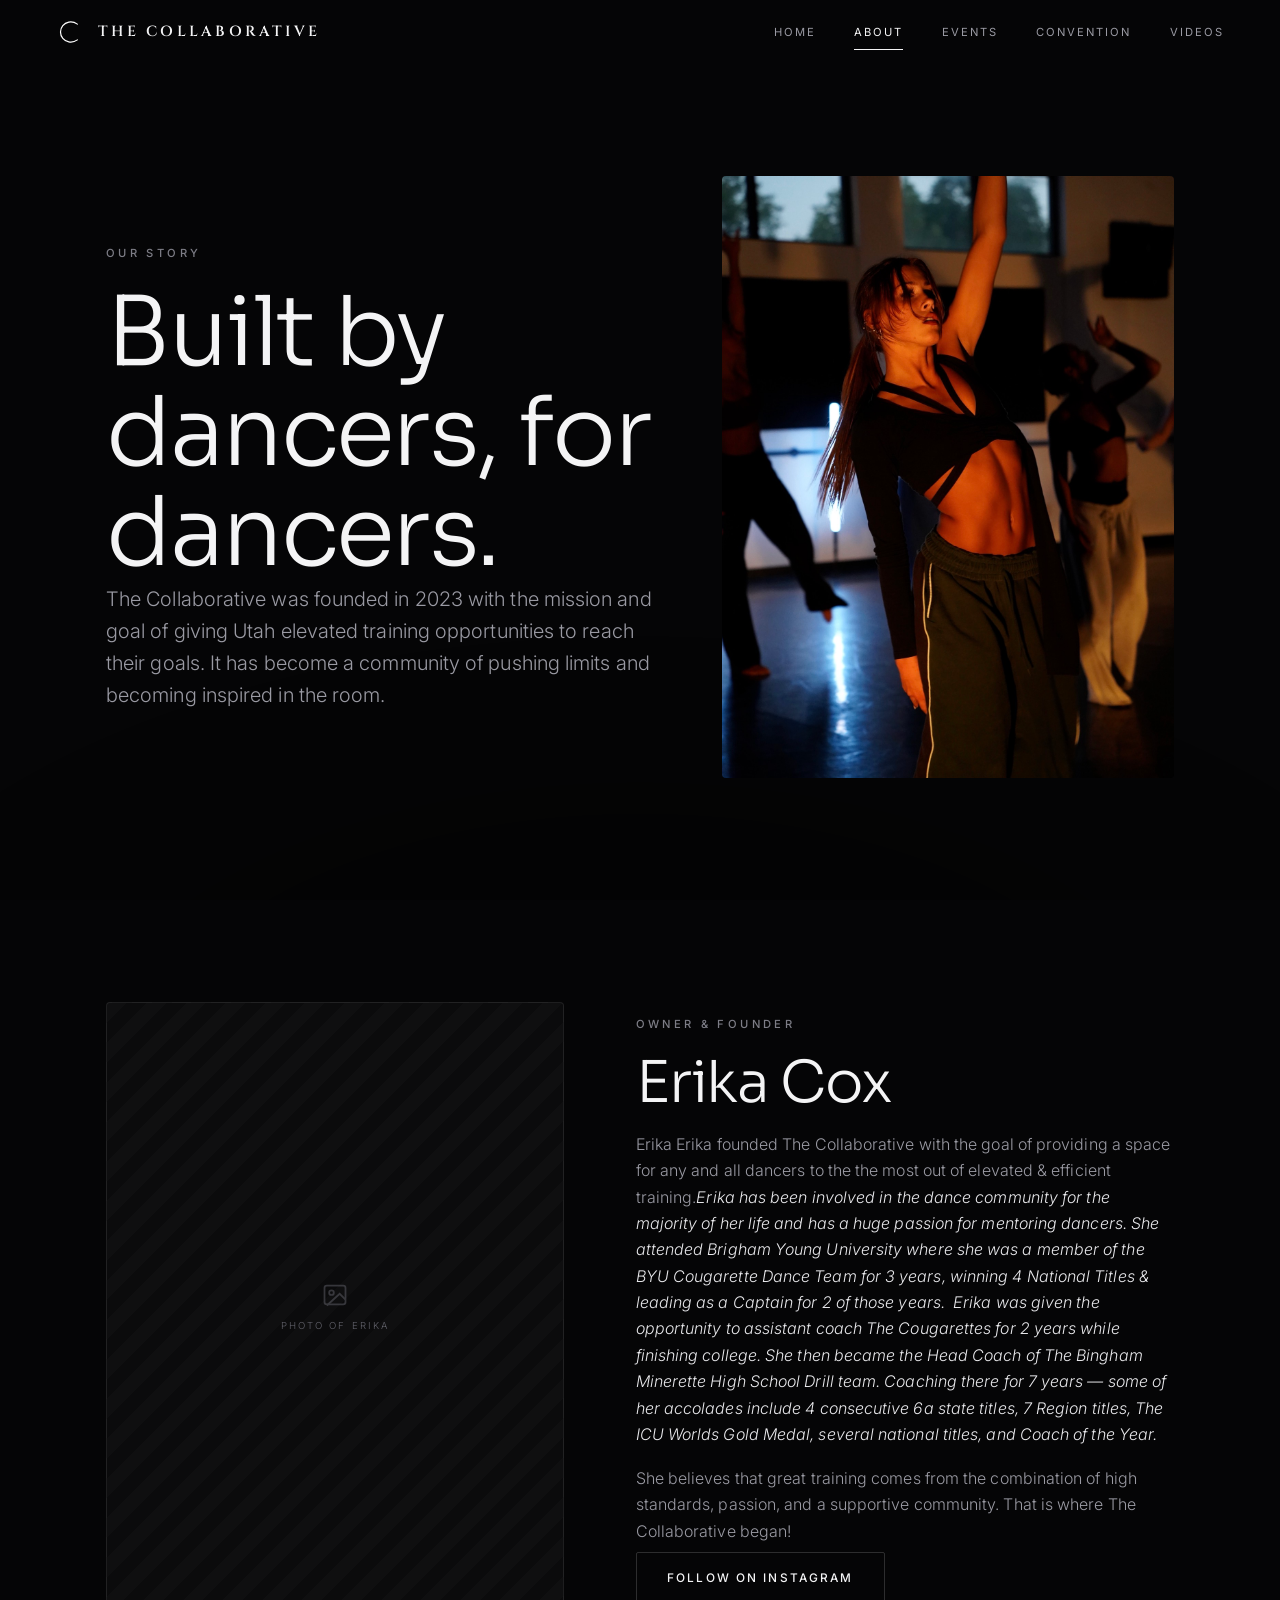
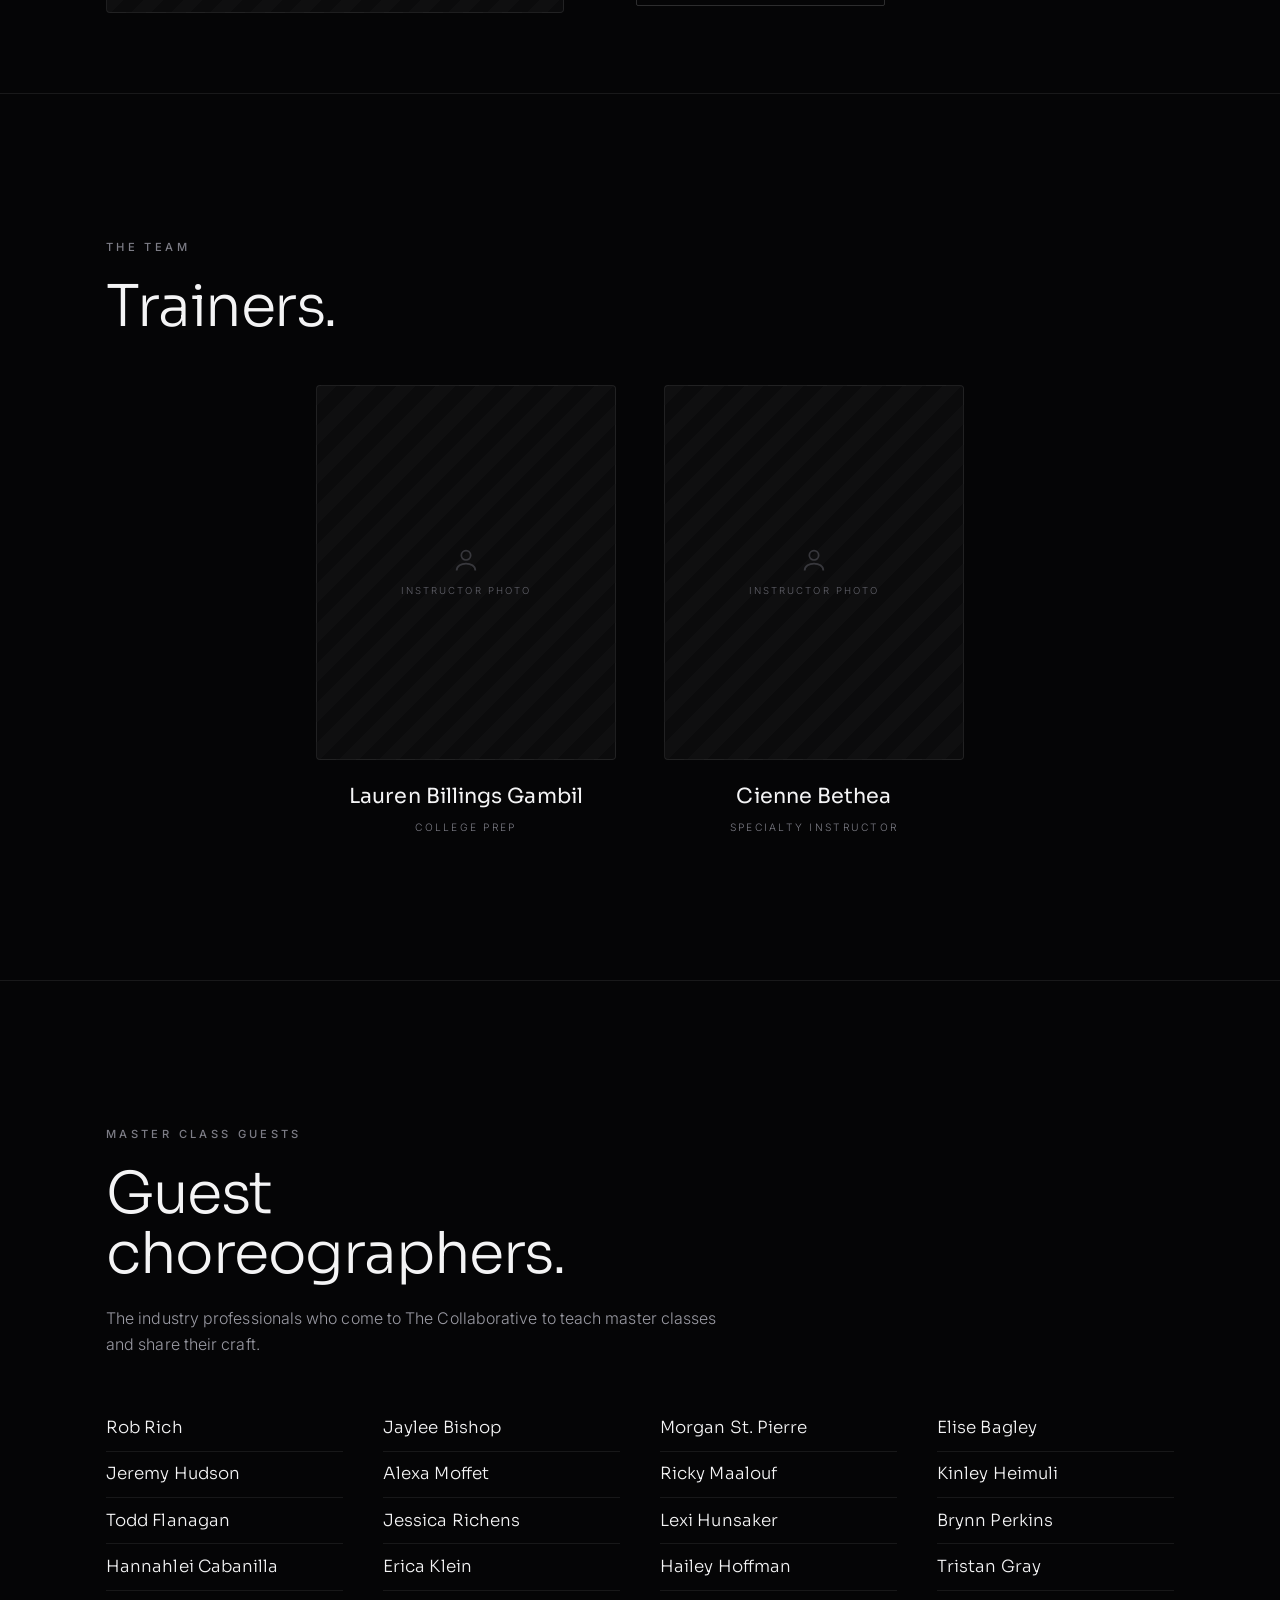
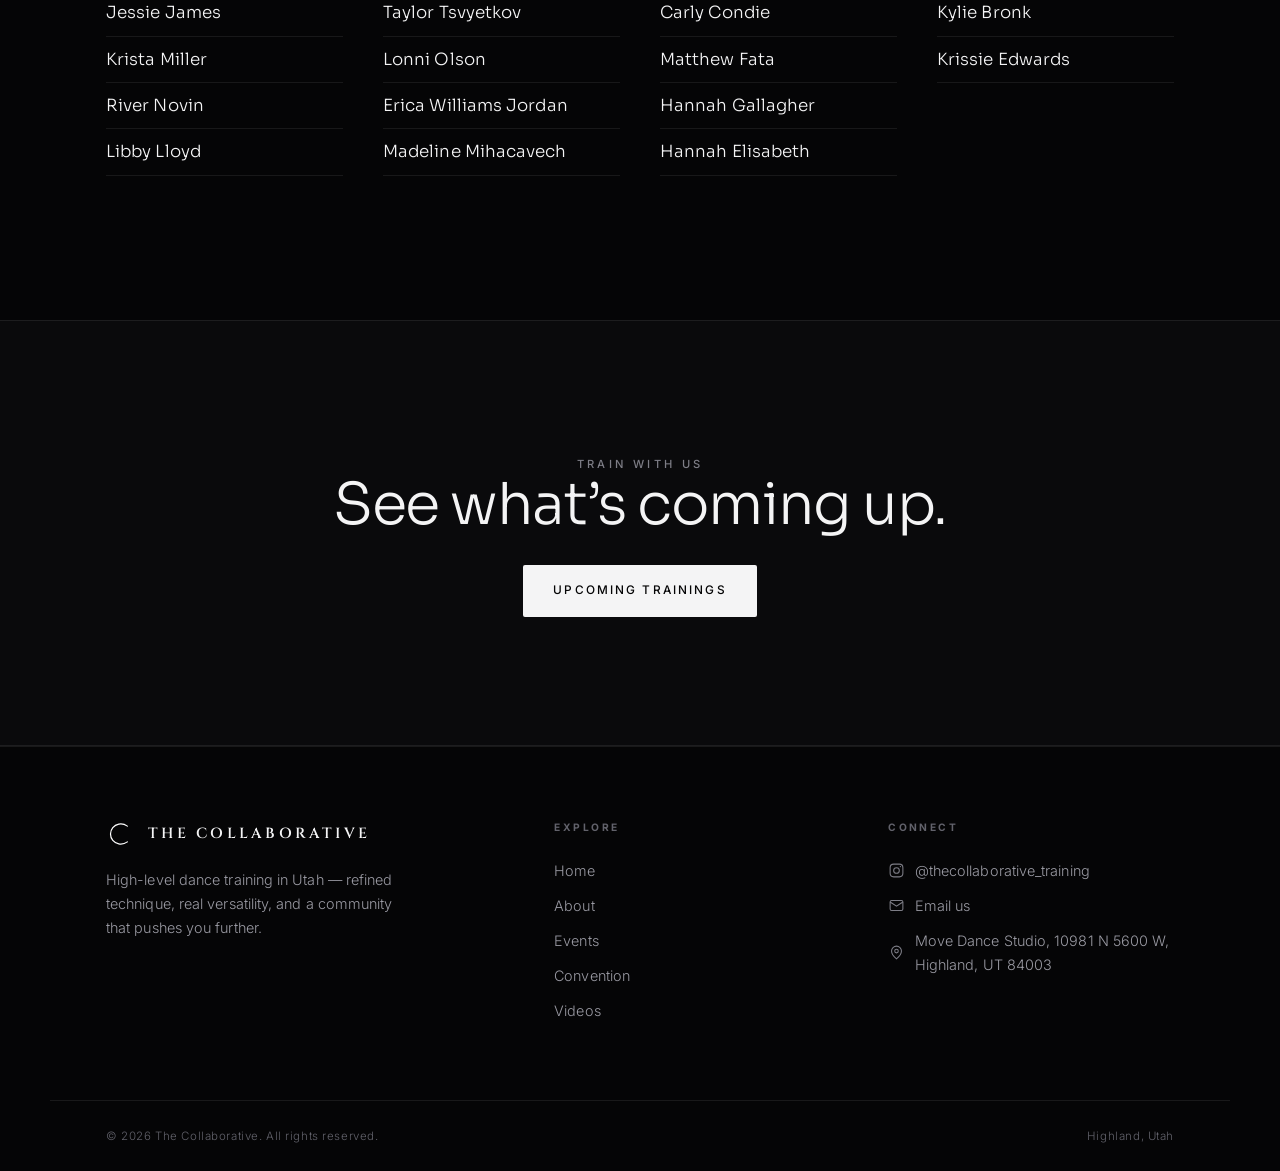
==== about.html @ 32dbd84a "Update about.html" ====
<!DOCTYPE html>
<html lang="en">
<head>
  <meta charset="UTF-8" />
  <meta name="viewport" content="width=device-width, initial-scale=1.0" />
  <title>About — The Collaborative</title>
  <meta name="description" content="Meet Erica Cox, founder of The Collaborative, and the team of guest instructors training Utah's dancers." />
  <link rel="icon" type="image/svg+xml" href="assets/logo-mark.svg" />
  <link rel="stylesheet" href="css/styles.css" />
</head>
<body data-page="about">
  <div id="site-header"></div>

  <!-- ============================ PAGE INTRO ============================ -->
  <section class="section" style="padding-top:clamp(7rem,18vw,11rem)">
    <div class="wrap about-hero">
      <div class="intro reveal">
        <span class="eyebrow">Our story</span>
        <h1 class="display">Built by dancers, for dancers.</h1>
        <p class="lead">The Collaborative was founded in 2023 with the mission and goal of giving Utah elevated training opportunities to reach their goals. It has become a community of pushing limits and becoming inspired in the room.</p>
      </div>
      <div class="about-hero__img reveal">
        <img src="assets/photos/solo-dancer.jpg" alt="Dancer at The Collaborative" loading="lazy" />
      </div>
    </div>
  </section>

  <!-- ============================ FOUNDER ============================ -->
  <section class="section section--tight">
    <div class="wrap">
      <div class="founder">
        <div class="founder__photo reveal">
          <div class="placeholder placeholder--tall">
            <svg viewBox="0 0 24 24" fill="none" stroke="currentColor" stroke-width="1.5"><rect x="3" y="4" width="18" height="16" rx="2"/><circle cx="9" cy="10" r="2"/><path d="M21 16l-5-5L5 21"/></svg>
            <span>Photo of Erika</span>
          </div>
        </div>
        <div class="reveal stack">
          <span class="eyebrow">Owner &amp; Founder</span>
          <h2 class="display">Erika Cox</h2>
          <p class="muted">Erika Erika founded The Collaborative with the goal of providing a space for any and all dancers to the the most out of elevated & efficient training.<em class="italic" style="color:var(--accent)">Erika has been involved in the dance community for the majority of her life and has a huge passion for mentoring dancers. She attended Brigham Young University where she was a member of the BYU Cougarette Dance Team for 3 years, winning 4 National Titles & leading as a Captain for 2 of those years.  
              Erika was given the opportunity to assistant coach The Cougarettes for 2 years while finishing college. She then became the Head Coach of The Bingham Minerette High School Drill team. Coaching there for 7 years — some of her accolades include 4 consecutive 6a state titles, 7 Region titles, The ICU Worlds Gold Medal, several national titles, and Coach of the Year.</em></p>
          <p class="muted">She believes that great training comes from the combination of high standards, passion, and a supportive community. That is where The Collaborative began!</p>
          <div style="display:flex;gap:0.9rem;flex-wrap:wrap;margin-top:0.5rem">
            <a class="btn btn--ghost" href="https://www.instagram.com/thecollaborative_training/" target="_blank" rel="noopener">Follow on Instagram</a>
          </div>
        </div>
      </div>
    </div>
  </section>

  <hr class="divider" />

   <!-- ============================ TEAM / INSTRUCTORS ============================
       Duplicate a .member block to add an instructor.
       Replace the placeholder with: <img src="assets/team/name.jpg" alt="Name" />
  -->
  <section class="section">
    <div class="wrap">
      <div class="intro reveal" style="margin-bottom:3rem">
        <span class="eyebrow">The team</span>
        <h2 class="display">Trainers.</h2>
      </div>
      
      <div class="team team--duo">
        <article class="member member--center reveal">
          <div class="member__photo">
            <div class="placeholder">
              <svg viewBox="0 0 24 24" fill="none" stroke="currentColor" stroke-width="1.5"><circle cx="12" cy="8" r="4"/><path d="M4 21c0-4 4-6 8-6s8 2 8 6"/></svg>
              <span>Instructor photo</span>
            </div>
          </div>
          <h3>Lauren Billings Gambil</h3>
          <p class="role">College Prep</p>
        </article>

        <article class="member member--center reveal">
          <div class="member__photo">
            <div class="placeholder">
              <svg viewBox="0 0 24 24" fill="none" stroke="currentColor" stroke-width="1.5"><circle cx="12" cy="8" r="4"/><path d="M4 21c0-4 4-6 8-6s8 2 8 6"/></svg>
              <span>Instructor photo</span>
            </div>
          </div>
          <h3>Cienne Bethea</h3>
          <p class="role">Specialty Instructor</p>
        </article>
      </div>
    </div>
  </section>

  <hr class="divider" />

  <!-- ============================ GUEST CHOREOGRAPHERS ============================
       Master class guests. Add a <li> per person.
  -->
  <section class="section">
    <div class="wrap">
      <div class="intro reveal" style="margin-bottom:3rem">
        <span class="eyebrow">Master class guests</span>
        <h2 class="display">Guest choreographers.</h2>
        <p class="muted">The industry professionals who come to The Collaborative to teach master classes and share their craft.</p>
      </div>

      <ul class="choreo-list reveal">
        <li>Rob Rich</li>
        <li>Jeremy Hudson</li>
        <li>Todd Flanagan</li>
        <li>Hannahlei Cabanilla</li>
        <li>Jessie James</li>
        <li>Krista Miller</li>
        <li>River Novin</li>
        <li>Libby Lloyd</li>
        <li>Jaylee Bishop</li>
        <li>Alexa Moffet</li>
        <li>Jessica Richens</li>
        <li>Erica Klein</li>
        <li>Taylor Tsvyetkov</li>
        <li>Lonni Olson</li>
        <li>Erica Williams Jordan</li>
        <li>Madeline Mihacavech</li>
        <li>Morgan St. Pierre</li>
        <li>Ricky Maalouf</li>
        <li>Lexi Hunsaker</li>
        <li>Hailey Hoffman</li>
        <li>Carly Condie</li>
        <li>Matthew Fata</li>
        <li>Hannah Gallagher</li>
        <li>Hannah Elisabeth</li>
        <li>Elise Bagley</li>
        <li>Kinley Heimuli</li>
        <li>Brynn Perkins</li>
        <li>Tristan Gray</li>
        <li>Kylie Bronk</li>
        <li>Krissie Edwards</li>
      </ul>
    </div>
  </section>

  <!-- ============================ CTA BAND ============================ -->
  <section class="band">
    <div class="wrap reveal">
      <span class="eyebrow">Train with us</span>
      <h2 class="display">See what’s coming up.</h2>
      <a class="btn btn--gold" href="events.html">Upcoming Trainings</a>
    </div>
  </section>

  <div id="site-footer"></div>
  <script src="js/main.js"></script>
</body>
</html>
---- css/styles.css ----
/* ============================================================
   THE COLLABORATIVE — monochrome · modern · moody
   Self-contained. No build step. Mobile-first.
   Deep black · off-white · silver-grey. No color accent.
   ============================================================ */

@import url('https://fonts.googleapis.com/css2?family=Cinzel:wght@500;600&family=Sora:wght@200;300;400;500;600&family=Inter:wght@300;400;500&display=swap');

/* ---- Design tokens ---- */
:root {
  --bg:        #050506;
  --bg-2:      #0a0a0c;
  --surface:   rgba(255, 255, 255, 0.028);
  --surface-2: rgba(255, 255, 255, 0.055);
  --line:      rgba(255, 255, 255, 0.08);
  --line-2:    rgba(255, 255, 255, 0.16);

  --text:      #f4f4f5;   /* off-white */
  --muted:     #9a9aa3;   /* cool grey */
  --faint:     #62626b;

  --accent:    #e9e9ec;   /* silver — the "accent" is just light */
  --accent-dim:#7d7d86;
  --gold:      var(--accent); /* legacy alias so older markup keeps working */

  --maxw:      1180px;
  --gutter:    clamp(1.25rem, 5vw, 3.5rem);
  --radius:    4px;

  --ff-display: 'Sora', system-ui, sans-serif;
  --ff-body:    'Inter', system-ui, -apple-system, sans-serif;
  --ff-logo:    'Cinzel', Georgia, serif;

  --ease: cubic-bezier(0.16, 1, 0.3, 1);
}

/* ---- Reset ---- */
*, *::before, *::after { box-sizing: border-box; margin: 0; padding: 0; }
html { scroll-behavior: smooth; -webkit-text-size-adjust: 100%; }
body {
  font-family: var(--ff-body);
  background: var(--bg);
  color: var(--text);
  line-height: 1.65;
  font-weight: 300;
  letter-spacing: 0.005em;
  overflow-x: hidden;
  -webkit-font-smoothing: antialiased;
}
img, svg, video { display: block; max-width: 100%; }
a { color: inherit; text-decoration: none; }
button { font-family: inherit; cursor: pointer; border: 0; background: none; color: inherit; }
ul { list-style: none; }

/* subtle vignette over the whole page */
body::after {
  content: ''; position: fixed; inset: 0; pointer-events: none; z-index: 1;
  background: radial-gradient(120% 90% at 50% 120%, rgba(0,0,0,0.5), transparent 55%);
}

/* ---- Typography ---- */
.display {
  font-family: var(--ff-display);
  font-weight: 300;
  line-height: 1.04;
  letter-spacing: -0.025em;
}
h1.display { font-size: clamp(2.6rem, 9vw, 6rem); }
h2.display { font-size: clamp(2rem, 6vw, 3.6rem); }
h3.display { font-size: clamp(1.4rem, 4vw, 2.1rem); }

.eyebrow {
  font-family: var(--ff-body);
  font-size: 0.7rem; font-weight: 500;
  letter-spacing: 0.3em; text-transform: uppercase;
  color: var(--accent-dim);
}
.lead { font-size: clamp(1.02rem, 2.2vw, 1.25rem); color: var(--muted); font-weight: 300; line-height: 1.6; }
.muted { color: var(--muted); }

/* ---- Layout helpers ---- */
.wrap { width: 100%; max-width: var(--maxw); margin-inline: auto; padding-inline: var(--gutter); }
.section { padding-block: clamp(4.5rem, 13vw, 9rem); position: relative; z-index: 2; }
.section--tight { padding-block: clamp(3rem, 8vw, 5rem); }
.stack > * + * { margin-top: 1.1rem; }
.center { text-align: center; }
.divider { height: 1px; background: var(--line); border: 0; }

/* ---- Buttons ---- */
.btn {
  display: inline-flex; align-items: center; gap: 0.6rem;
  padding: 1rem 1.9rem;
  font-size: 0.74rem; font-weight: 500;
  letter-spacing: 0.18em; text-transform: uppercase;
  border-radius: 2px;
  transition: all 0.45s var(--ease);
  white-space: nowrap;
}
.btn--solid,
.btn--gold { background: var(--text); color: #050506; }
.btn--solid:hover,
.btn--gold:hover { background: #fff; transform: translateY(-2px); }
.btn--ghost { border: 1px solid var(--line-2); color: var(--text); }
.btn--ghost:hover { border-color: var(--text); transform: translateY(-2px); }
.btn svg { width: 1em; height: 1em; }

/* ============================================================
   HEADER — persistent top nav (no hamburger)
   ============================================================ */
.site-header {
  position: fixed; top: 0; left: 0; right: 0; z-index: 50;
  display: flex; align-items: center; justify-content: space-between; gap: 1rem;
  padding: 1.05rem var(--gutter);
  transition: background 0.4s var(--ease), backdrop-filter 0.4s var(--ease), border-color 0.4s var(--ease), padding 0.4s var(--ease);
  border-bottom: 1px solid transparent;
}
.site-header.scrolled {
  background: rgba(5,5,6,0.72);
  backdrop-filter: blur(16px) saturate(120%);
  -webkit-backdrop-filter: blur(16px) saturate(120%);
  border-bottom-color: var(--line);
  padding-block: 0.7rem;
}
.brand { display: inline-flex; align-items: center; gap: 0.65rem; flex: none; }
.brand__mark { width: 30px; height: 30px; flex: none; }
.brand__name {
  font-family: var(--ff-logo);
  font-size: 0.92rem; font-weight: 600;
  letter-spacing: 0.22em; text-transform: uppercase;
  padding-left: 0.12em; white-space: nowrap;
}

.nav { display: flex; align-items: center; gap: clamp(1rem, 3vw, 2.4rem); }
.nav a {
  font-size: 0.7rem; letter-spacing: 0.18em; text-transform: uppercase;
  color: var(--muted); font-weight: 400; position: relative; padding-block: 0.4rem;
  transition: color 0.3s var(--ease);
}
.nav a:hover { color: var(--text); }
.nav a[aria-current="page"] { color: var(--text); }
.nav a[aria-current="page"]::after {
  content: ''; position: absolute; left: 0; right: 0; bottom: -2px;
  height: 1px; background: var(--text);
}

@media (max-width: 620px) {
  .brand__name { display: none; }            /* logo mark only — keep tabs roomy */
  .nav { gap: 0.85rem; overflow-x: auto; scrollbar-width: none; -webkit-overflow-scrolling: touch; }
  .nav::-webkit-scrollbar { display: none; }
  .nav a { font-size: 0.62rem; letter-spacing: 0.1em; white-space: nowrap; }
  .site-header { padding-inline: 1rem; gap: 0.6rem; }
}

/* ============================================================
   HERO — wall of reels + scrim + logo lockup on top
   ============================================================ */
.hero {
  position: relative; min-height: 100svh;
  display: flex; align-items: center; justify-content: center; text-align: center;
  overflow: hidden; z-index: 2;
  background: var(--bg);
}
.hero__reels {
  position: absolute; inset: 0; z-index: 0;
  display: grid; grid-template-columns: repeat(3, 1fr);
}
.reel { position: relative; overflow: hidden; background: #0c0c0f; }
.reel + .reel { border-left: 1px solid rgba(255,255,255,0.05); }
.reel video, .reel img { position: absolute; inset: 0; width: 100%; height: 100%; object-fit: cover; }
.reel .reel-ph {
  position: absolute; inset: 0;
  display: flex; flex-direction: column; align-items: center; justify-content: center; gap: 0.6rem;
  background: repeating-linear-gradient(135deg, rgba(255,255,255,0.015) 0 14px, transparent 14px 28px);
  color: var(--faint);
}
.reel .reel-ph svg { width: 26px; height: 26px; opacity: 0.5; }
.reel .reel-ph span { font-size: 0.56rem; letter-spacing: 0.24em; text-transform: uppercase; }

.hero__scrim {
  position: absolute; inset: 0; z-index: 1;
  background:
    radial-gradient(120% 80% at 50% 50%, rgba(5,5,6,0.55), rgba(5,5,6,0.82) 70%, rgba(5,5,6,0.95)),
    linear-gradient(180deg, rgba(5,5,6,0.65) 0%, rgba(5,5,6,0.35) 45%, rgba(5,5,6,0.92) 100%);
}
.hero__inner { position: relative; z-index: 2; padding-inline: var(--gutter); }
.hero__logo { width: clamp(78px, 16vw, 110px); height: auto; margin: 0 auto 2rem; }
.hero__inner .eyebrow { display: block; margin-bottom: 1.4rem; }
.hero h1 { max-width: none; margin-inline: auto; white-space: nowrap; letter-spacing: -0.035em; font-size: clamp(1.35rem, 5.7vw, 5rem); }
.hero .lead { max-width: 48ch; margin: 1.6rem auto 0; }
.hero__cta { margin-top: 2.6rem; display: flex; flex-wrap: wrap; gap: 0.9rem; justify-content: center; }

/* small per-reel marker the user can delete once real video is in */
.reel__tag {
  position: absolute; top: 0.8rem; left: 50%; transform: translateX(-50%); z-index: 3;
  font-size: 0.5rem; letter-spacing: 0.22em; text-transform: uppercase;
  color: var(--accent-dim); border: 1px dashed var(--line-2); border-radius: 999px;
  padding: 0.3rem 0.65rem; background: rgba(0,0,0,0.4); white-space: nowrap;
}

/* ============================================================
   PLACEHOLDERS
   ============================================================ */
.placeholder {
  position: relative;
  display: flex; flex-direction: column; align-items: center; justify-content: center; gap: 0.6rem;
  background: repeating-linear-gradient(135deg, rgba(255,255,255,0.014) 0 14px, transparent 14px 28px), var(--surface);
  border: 1px solid var(--line); border-radius: var(--radius);
  color: var(--faint); text-align: center; padding: 1.5rem; aspect-ratio: 4 / 5;
}
.placeholder svg { width: 28px; height: 28px; opacity: 0.5; }
.placeholder span { font-size: 0.6rem; letter-spacing: 0.22em; text-transform: uppercase; }
.placeholder--wide { aspect-ratio: 16 / 9; }
.placeholder--tall { aspect-ratio: 3 / 4; }

/* ---- Section intro ---- */
.intro { max-width: 62ch; }
.intro .eyebrow { display: block; margin-bottom: 1.3rem; }
.intro h2 { margin-bottom: 1.3rem; }

/* ---- Values ---- */
.values { display: grid; gap: 1px; background: var(--line); border-block: 1px solid var(--line); }
.values li { background: var(--bg); padding: 1.8rem var(--gutter); display: flex; align-items: baseline; gap: 1rem; }
.values .num { font-size: 0.66rem; letter-spacing: 0.22em; color: var(--accent-dim); font-weight: 500; }
.values .word { font-family: var(--ff-display); font-size: 1.35rem; font-weight: 300; letter-spacing: -0.01em; }
@media (min-width: 720px) {
  .values { grid-template-columns: repeat(5, 1fr); }
  .values li { flex-direction: column; gap: 0.9rem; padding: 2.6rem 1.5rem; }
}

/* ---- Cards ---- */
.cards { display: grid; gap: 1px; background: var(--line); border: 1px solid var(--line); border-radius: var(--radius); overflow: hidden; }
@media (min-width: 760px) { .cards--3 { grid-template-columns: repeat(3, 1fr); } .cards--2 { grid-template-columns: repeat(2, 1fr); } }
.card {
  background: var(--bg); padding: 2.4rem 2rem;
  transition: background 0.45s var(--ease);
}
.card:hover { background: var(--surface); }
.card__price { font-family: var(--ff-display); font-size: 2rem; font-weight: 200; color: var(--text); }
.card__price small { font-size: 0.78rem; color: var(--muted); font-weight: 400; letter-spacing: 0.08em; }
.card h3 { margin: 0.6rem 0 0.8rem; font-family: var(--ff-display); font-size: 1.35rem; font-weight: 400; }
.card p { color: var(--muted); font-size: 0.92rem; }

/* ---- Statement ---- */
.statement { text-align: center; max-width: 24ch; margin-inline: auto; }

/* ---- Full-bleed photo band ---- */
.photoband {
  position: relative; z-index: 2; overflow: hidden;
  min-height: clamp(380px, 62vh, 640px);
  display: flex; align-items: center; justify-content: center; text-align: center;
}
.photoband img { position: absolute; inset: 0; width: 100%; height: 100%; object-fit: cover; object-position: center 50%; }
.photoband__scrim {
  position: absolute; inset: 0;
  background: linear-gradient(180deg, rgba(5,5,6,0.62), rgba(5,5,6,0.5) 50%, rgba(5,5,6,0.72));
}
.photoband__inner { position: relative; z-index: 2; padding-inline: var(--gutter); }

/* ============================================================
   COLLEGIATE CONVENTION
   ============================================================ */
.facts {
  display: grid; grid-template-columns: repeat(2, 1fr); gap: 1px;
  background: var(--line); border: 1px solid var(--line);
  border-radius: var(--radius); overflow: hidden; margin-top: 3rem;
}
@media (min-width: 760px) { .facts { grid-template-columns: repeat(4, 1fr); } }
.fact { background: var(--bg); padding: 1.8rem 1.4rem; text-align: center; display: flex; flex-direction: column; gap: 0.5rem; }
.fact__k { font-size: 0.6rem; letter-spacing: 0.24em; text-transform: uppercase; color: var(--accent-dim); }
.fact__v { font-family: var(--ff-display); font-size: 1.4rem; font-weight: 300; }
.fact__v small { font-size: 0.7rem; color: var(--muted); letter-spacing: 0.06em; }

.colleges { display: grid; gap: 1.2rem; }
@media (min-width: 760px) { .colleges { grid-template-columns: repeat(3, 1fr); } }
.college {
  background: var(--surface); border: 1px solid var(--line); border-radius: var(--radius);
  padding: 2rem; transition: border-color 0.4s var(--ease), transform 0.4s var(--ease);
}
.college:hover { border-color: var(--line-2); transform: translateY(-3px); }
.college__mark {
  width: 92px; height: 92px; margin-bottom: 1.4rem;
  display: grid; place-items: center; padding: 14px;
  background: #ffffff; border-radius: var(--radius);
}
.college__mark img { width: 100%; height: 100%; object-fit: contain; }
.college h3 { font-family: var(--ff-display); font-size: 1.4rem; font-weight: 400; }
.college .loc { font-size: 0.62rem; letter-spacing: 0.2em; text-transform: uppercase; color: var(--accent-dim); margin: 0.35rem 0 0.9rem; }
.college p { color: var(--muted); font-size: 0.9rem; margin-bottom: 1.1rem; }
.college .link { font-size: 0.68rem; letter-spacing: 0.14em; text-transform: uppercase; color: var(--text); border-bottom: 1px solid var(--line-2); padding-bottom: 2px; }
.college .link:hover { color: var(--accent); border-color: var(--accent); }

/* ---- About intro image ---- */
.about-hero { display: grid; gap: 2.5rem; align-items: center; }
@media (min-width: 860px) { .about-hero { grid-template-columns: 1.1fr 0.9fr; gap: 4rem; } }
.about-hero__img { border-radius: var(--radius); overflow: hidden; }
.about-hero__img img { width: 100%; height: 100%; object-fit: cover; aspect-ratio: 3 / 4; }

/* ============================================================
   ABOUT
   ============================================================ */
.founder { display: grid; gap: 2.5rem; align-items: center; }
@media (min-width: 860px) { .founder { grid-template-columns: 0.85fr 1fr; gap: 4.5rem; } }
.founder__photo { max-width: 460px; }
.founder__photo .placeholder { aspect-ratio: 3 / 4; }

.team { display: grid; gap: 2.5rem 1.5rem; }
@media (min-width: 620px) { .team { grid-template-columns: repeat(2, 1fr); } }
@media (min-width: 940px) { .team { grid-template-columns: repeat(3, 1fr); } }
.member__photo .placeholder { aspect-ratio: 4 / 5; margin-bottom: 1.2rem; }
.member h3 { font-family: var(--ff-display); font-size: 1.3rem; font-weight: 400; }
.member .role { font-size: 0.64rem; letter-spacing: 0.22em; text-transform: uppercase; color: var(--accent-dim); margin: 0.35rem 0 0.8rem; }
.member p { color: var(--muted); font-size: 0.9rem; }

/* ---- Two centered trainers ---- */
.team--duo { display: flex; flex-wrap: wrap; justify-content: center; gap: 2.5rem 3rem; }
.team--duo .member { flex: 0 1 300px; max-width: 300px; }
.member--center { text-align: center; }
.member--center .role { margin-bottom: 0; }

/* ---- Guest choreographer name list ---- */
.choreo-list {
  list-style: none;
  margin: 0;
  padding: 0;
  columns: 2;
  column-gap: 2.5rem;
}
@media (min-width: 620px) { .choreo-list { columns: 3; } }
@media (min-width: 940px) { .choreo-list { columns: 4; } }
.choreo-list li {
  font-family: var(--ff-display);
  font-size: 1.05rem;
  padding-block: 0.55rem;
  border-bottom: 1px solid var(--line);
  break-inside: avoid;
}

/* ============================================================
   EVENTS
   ============================================================ */
.event { display: grid; gap: 1.5rem; border-top: 1px solid var(--line); padding-block: 2.3rem; align-items: center; }
.event:last-child { border-bottom: 1px solid var(--line); }
@media (min-width: 760px) { .event { grid-template-columns: 120px 1fr auto; gap: 2.5rem; } }
.event__date { display: inline-flex; flex-direction: column; align-items: flex-start; font-family: var(--ff-display); }
.event__date .month { font-size: 0.68rem; letter-spacing: 0.26em; text-transform: uppercase; color: var(--accent-dim); font-family: var(--ff-body); font-weight: 500; }
.event__date .day { font-size: 2.8rem; line-height: 1; font-weight: 200; }
.event__date .year { font-size: 0.78rem; color: var(--muted); letter-spacing: 0.08em; }
.event__body h3 { font-family: var(--ff-display); font-size: 1.5rem; font-weight: 400; margin-bottom: 0.4rem; }
.event__body p { color: var(--muted); font-size: 0.92rem; }
.event__meta { display: flex; flex-wrap: wrap; gap: 1.2rem; margin-top: 0.9rem; font-size: 0.76rem; color: var(--faint); letter-spacing: 0.05em; }
.event__meta span { display: inline-flex; align-items: center; gap: 0.45rem; }
.event__meta svg { width: 15px; height: 15px; color: var(--accent-dim); }
.tag {
  display: inline-block; font-size: 0.6rem; letter-spacing: 0.22em; text-transform: uppercase;
  color: var(--accent-dim); border: 1px solid var(--line-2); border-radius: 999px;
  padding: 0.28rem 0.75rem; margin-bottom: 0.9rem;
}

/* ============================================================
   VIDEOS
   ============================================================ */
.gate {
  max-width: 460px; margin-inline: auto; text-align: center;
  background: var(--surface); border: 1px solid var(--line);
  border-radius: var(--radius); padding: clamp(2rem, 6vw, 3.4rem);
}
.gate__lock { width: 54px; height: 54px; margin: 0 auto 1.5rem; display: grid; place-items: center; border: 1px solid var(--line-2); border-radius: 50%; color: var(--text); }
.gate__lock svg { width: 22px; height: 22px; }
.gate h2 { font-family: var(--ff-display); font-size: 1.8rem; font-weight: 400; margin-bottom: 0.6rem; }
.gate p { color: var(--muted); font-size: 0.9rem; margin-bottom: 1.7rem; }
.gate form { display: grid; gap: 0.85rem; text-align: left; }
.field label { font-size: 0.62rem; letter-spacing: 0.22em; text-transform: uppercase; color: var(--muted); display: block; margin-bottom: 0.45rem; }
.field input {
  width: 100%; padding: 0.95rem 1rem;
  background: var(--bg-2); border: 1px solid var(--line-2); border-radius: 3px;
  color: var(--text); font-family: inherit; font-size: 0.95rem; letter-spacing: 0.03em;
  transition: border-color 0.3s var(--ease);
}
.field input:focus { outline: none; border-color: var(--text); }
.gate .btn { width: 100%; justify-content: center; margin-top: 0.5rem; }
.gate__error { color: #e08a7d; font-size: 0.82rem; min-height: 1.2em; }
.gate__note { margin-top: 1.5rem; font-size: 0.78rem; color: var(--faint); }
.gate__note a { color: var(--text); text-decoration: underline; text-underline-offset: 3px; }

.library { display: none; }
.library.is-open { display: block; }
.library__head { display: flex; flex-wrap: wrap; align-items: center; justify-content: space-between; gap: 1rem; margin-bottom: 2.6rem; }
.library__head .lock-state { font-size: 0.7rem; letter-spacing: 0.16em; text-transform: uppercase; color: var(--accent-dim); display: inline-flex; align-items: center; gap: 0.5rem; }
.library__head .lock-state svg { width: 15px; height: 15px; }
.btn-link { font-size: 0.7rem; letter-spacing: 0.14em; text-transform: uppercase; color: var(--muted); border-bottom: 1px solid var(--line-2); padding-bottom: 2px; }
.btn-link:hover { color: var(--text); border-color: var(--text); }

.weeks { display: grid; gap: 1.5rem; }
@media (min-width: 720px) { .weeks { grid-template-columns: repeat(2, 1fr); } }
@media (min-width: 1000px) { .weeks { grid-template-columns: repeat(3, 1fr); } }
.video-card { background: var(--surface); border: 1px solid var(--line); border-radius: var(--radius); overflow: hidden; transition: border-color 0.45s var(--ease), transform 0.45s var(--ease); }
.video-card:hover { border-color: var(--line-2); transform: translateY(-3px); }
.video-card__thumb { position: relative; aspect-ratio: 16 / 9; }
.video-card__thumb .placeholder { border: 0; border-radius: 0; aspect-ratio: 16/9; height: 100%; }
.video-card__thumb iframe { width: 100%; height: 100%; border: 0; }
.video-card__play { position: absolute; inset: 0; display: grid; place-items: center; background: rgba(0,0,0,0.25); color: var(--text); }
.video-card__play svg { width: 44px; height: 44px; opacity: 0.85; }
.video-card__body { padding: 1.2rem 1.3rem 1.5rem; }
.video-card__week { font-size: 0.62rem; letter-spacing: 0.22em; text-transform: uppercase; color: var(--accent-dim); }
.video-card__body h3 { font-family: var(--ff-display); font-size: 1.2rem; font-weight: 400; margin: 0.35rem 0; }
.video-card__body p { color: var(--muted); font-size: 0.84rem; }

/* ============================================================
   CTA BAND
   ============================================================ */
.band { position: relative; z-index: 2; text-align: center; padding-block: clamp(4.5rem, 13vw, 8rem); background: var(--bg-2); border-block: 1px solid var(--line); }
.band h2 { margin-bottom: 1.4rem; }
.band .btn { margin-top: 0.5rem; }

/* photo-wall variant (behind a CTA band) */
.band--photos { overflow: hidden; }
.band--photos .band__inner { position: relative; z-index: 2; }
.band__wall { position: absolute; inset: 0; z-index: 0; display: grid; grid-template-columns: repeat(2, 1fr); }
@media (min-width: 760px) { .band__wall { grid-template-columns: repeat(4, 1fr); } }
.band__wall img { width: 100%; height: 100%; object-fit: cover; }
.band__scrim { position: absolute; inset: 0; z-index: 1; background: linear-gradient(180deg, rgba(5,5,6,0.8), rgba(5,5,6,0.7) 50%, rgba(5,5,6,0.85)); }

/* ---- Inverted "Submit your solo" band (white, to stand out) ---- */
.solo {
  position: relative; z-index: 2; text-align: center;
  background: #f4f4f5; color: #0a0a0c;
  padding-block: clamp(4.5rem, 13vw, 8rem);
  border-block: 1px solid var(--line);
}
.solo .eyebrow { color: #6a6a72; }
.solo .display { color: #0a0a0c; margin-bottom: 1.2rem; }
.solo .lead { color: #3a3a40; max-width: 52ch; }
.solo .btn { margin-top: 2rem; }
.solo__note { color: #6a6a72; font-size: 0.78rem; margin-top: 1rem; }
/* solo requirements list */
.solo-reqs { list-style: none; max-width: 46ch; margin: 1.6rem auto 0; text-align: left; display: grid; gap: 0.6rem; }
.solo-reqs li { position: relative; padding-left: 1.4rem; color: #3a3a40; font-size: 0.95rem; }
.solo-reqs li::before { content: ''; position: absolute; left: 2px; top: 0.62em; width: 6px; height: 6px; border-radius: 50%; background: #0a0a0c; }
.solo-reqs strong { color: #0a0a0c; font-weight: 500; }
/* upload-preview affordance (opens the Google Form) */
.uploader {
  display: flex; flex-direction: column; align-items: center; gap: 0.35rem;
  max-width: 420px; margin: 2rem auto 0; padding: 2.2rem 1.5rem;
  border: 2px dashed #c4c4cc; border-radius: 18px; background: #fff; color: #0a0a0c;
  transition: border-color 0.35s var(--ease), background 0.35s var(--ease), transform 0.35s var(--ease), box-shadow 0.35s var(--ease);
}
.uploader:hover { border-color: #0a0a0c; background: #fafafa; transform: translateY(-3px); box-shadow: 0 22px 50px -28px rgba(0,0,0,0.5); }
.uploader__icon { width: 56px; height: 56px; display: grid; place-items: center; border-radius: 50%; background: #0a0a0c; color: #fff; margin-bottom: 0.5rem; transition: transform 0.35s var(--ease); }
.uploader:hover .uploader__icon { transform: translateY(-2px); }
.uploader__icon svg { width: 26px; height: 26px; }
.uploader__title { font-family: var(--ff-display); font-size: 1.12rem; }
.uploader__hint { font-size: 0.66rem; letter-spacing: 0.16em; text-transform: uppercase; color: #6a6a72; }
/* dark button for use on light backgrounds */
.btn--dark { background: #0a0a0c; color: #f4f4f5; }
.btn--dark:hover { background: #000; transform: translateY(-2px); }

/* full-page "coming soon" overlay (Videos page) */
.coming-soon {
  position: fixed; inset: 0; z-index: 9999;
  display: grid; place-items: center; text-align: center; padding: 2rem;
  background: rgba(5, 5, 6, 0.8);
  -webkit-backdrop-filter: blur(9px); backdrop-filter: blur(9px);
}
.coming-soon .eyebrow { display: block; margin-bottom: 1.1rem; color: var(--accent-dim); }
.coming-soon .display { font-size: clamp(2.6rem, 9vw, 5rem); margin-bottom: 1.1rem; }
.coming-soon p { color: var(--muted); max-width: 42ch; margin-inline: auto; }

/* contained white "window" card (e.g. convention plug on Events) */
.solo-card {
  background: #f4f4f5; color: #0a0a0c;
  max-width: 720px; margin-inline: auto; text-align: center;
  border-radius: 26px;
  padding: clamp(2.2rem, 5vw, 3.4rem) clamp(1.6rem, 5vw, 3rem);
  box-shadow: 0 30px 80px -32px rgba(0, 0, 0, 0.65);
  transition: transform 0.45s var(--ease), box-shadow 0.45s var(--ease), background 0.45s var(--ease);
}
.solo-card:hover {
  transform: translateY(-6px);
  background: #ffffff;
  box-shadow: 0 42px 100px -30px rgba(0, 0, 0, 0.72);
}
.solo-card .eyebrow { color: #6a6a72; }
.solo-card .display { color: #0a0a0c; }
.solo-card .lead { color: #3a3a40; max-width: 52ch; margin-inline: auto; }
.solo-card .btn { margin-top: 1.4rem; }

/* ============================================================
   FOOTER
   ============================================================ */
.site-footer { position: relative; z-index: 2; background: var(--bg); border-top: 1px solid var(--line); }
.footer-grid { display: grid; gap: 2.5rem; padding-block: clamp(3rem, 8vw, 4.5rem); }
@media (min-width: 760px) { .footer-grid { grid-template-columns: 1.4fr 1fr 1fr; gap: 3rem; } }
.footer-brand .brand { margin-bottom: 1.2rem; }
.footer-brand .brand__name { display: inline; }
.footer-brand p { color: var(--muted); font-size: 0.9rem; max-width: 34ch; }
.footer-col h4 { font-size: 0.64rem; letter-spacing: 0.24em; text-transform: uppercase; color: var(--faint); margin-bottom: 1.1rem; }
.footer-col a, .footer-col p { display: flex; align-items: center; gap: 0.6rem; color: var(--muted); font-size: 0.9rem; padding-block: 0.35rem; }
.footer-col a:hover { color: var(--text); }
.footer-col svg { width: 17px; height: 17px; color: var(--accent-dim); flex: none; }
.footer-bottom { border-top: 1px solid var(--line); padding-block: 1.6rem; display: flex; flex-wrap: wrap; justify-content: space-between; gap: 0.8rem; font-size: 0.72rem; color: var(--faint); letter-spacing: 0.05em; }

/* ---- reveal-on-scroll ---- */
.reveal { opacity: 0; transform: translateY(22px); transition: opacity 0.9s var(--ease), transform 0.9s var(--ease); }
.reveal.in { opacity: 1; transform: none; }
@media (prefers-reduced-motion: reduce) {
  .reveal { opacity: 1; transform: none; transition: none; }
  html { scroll-behavior: auto; }
}
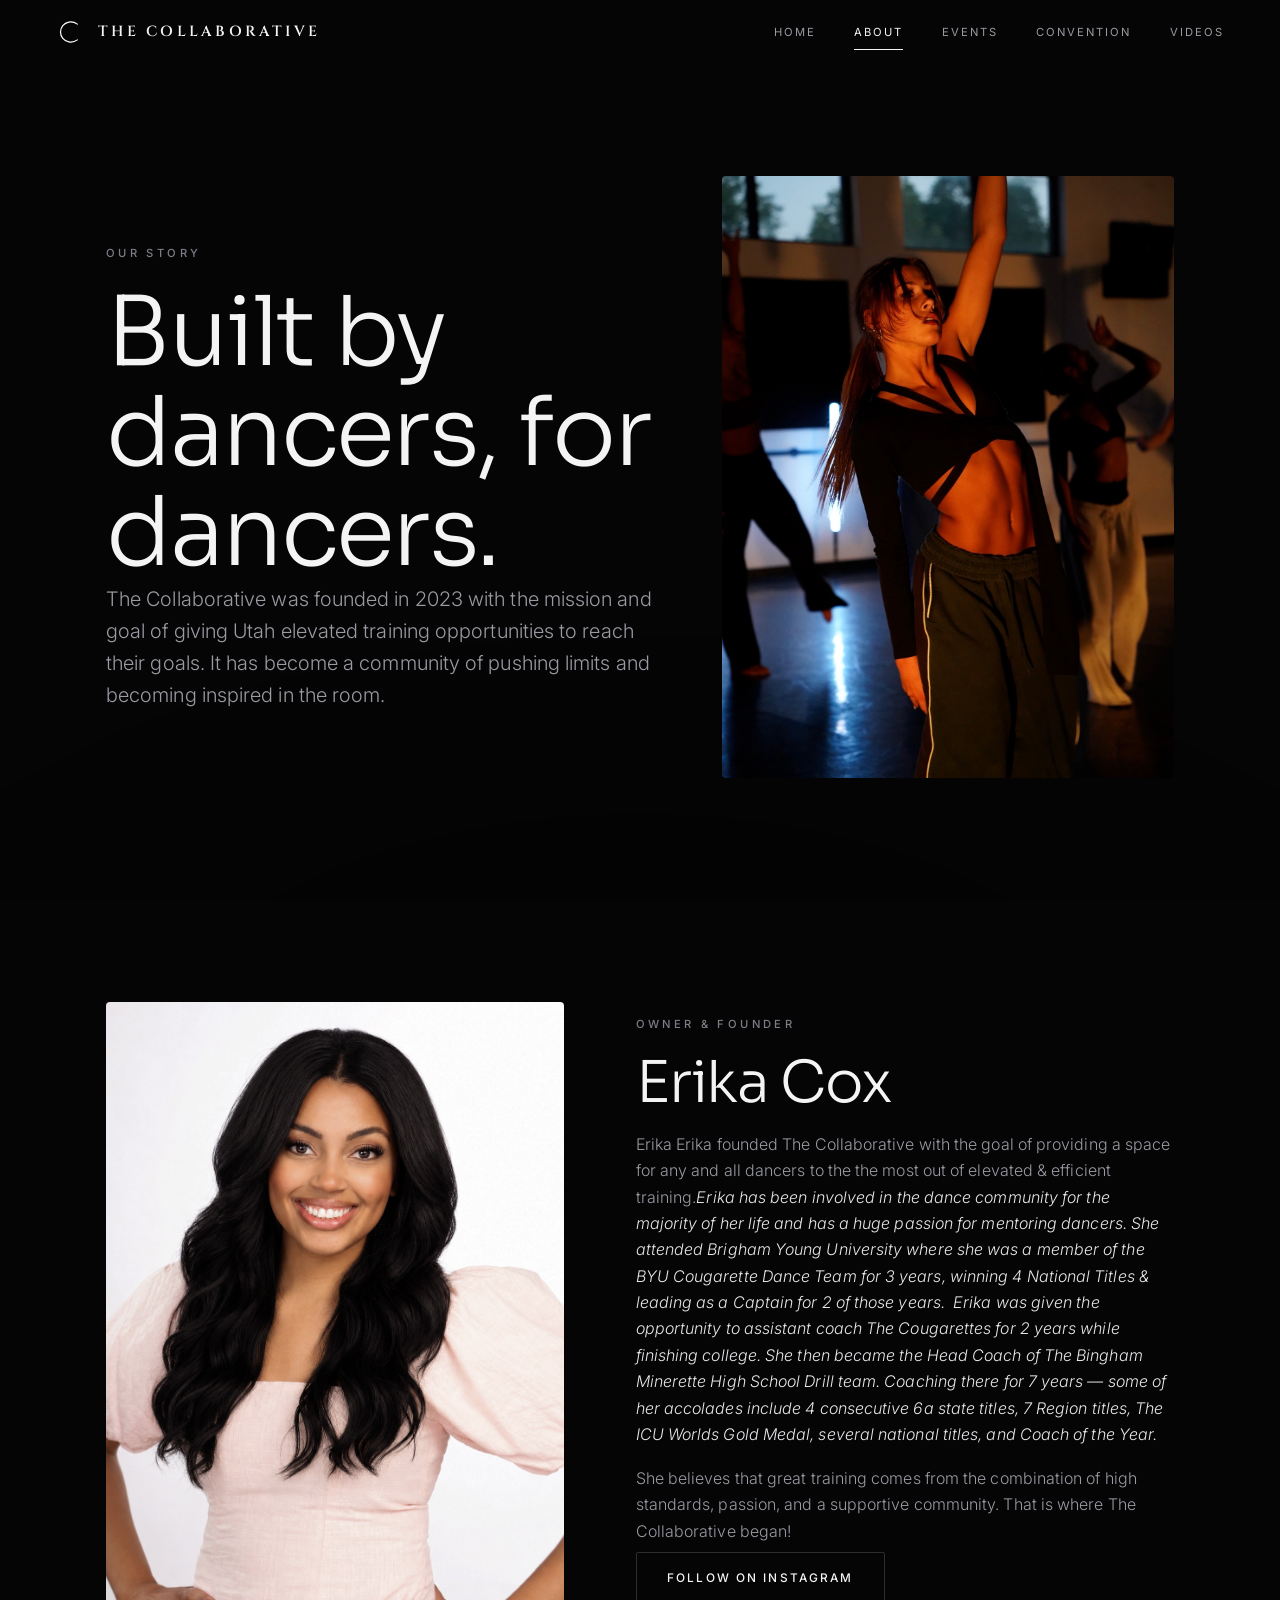
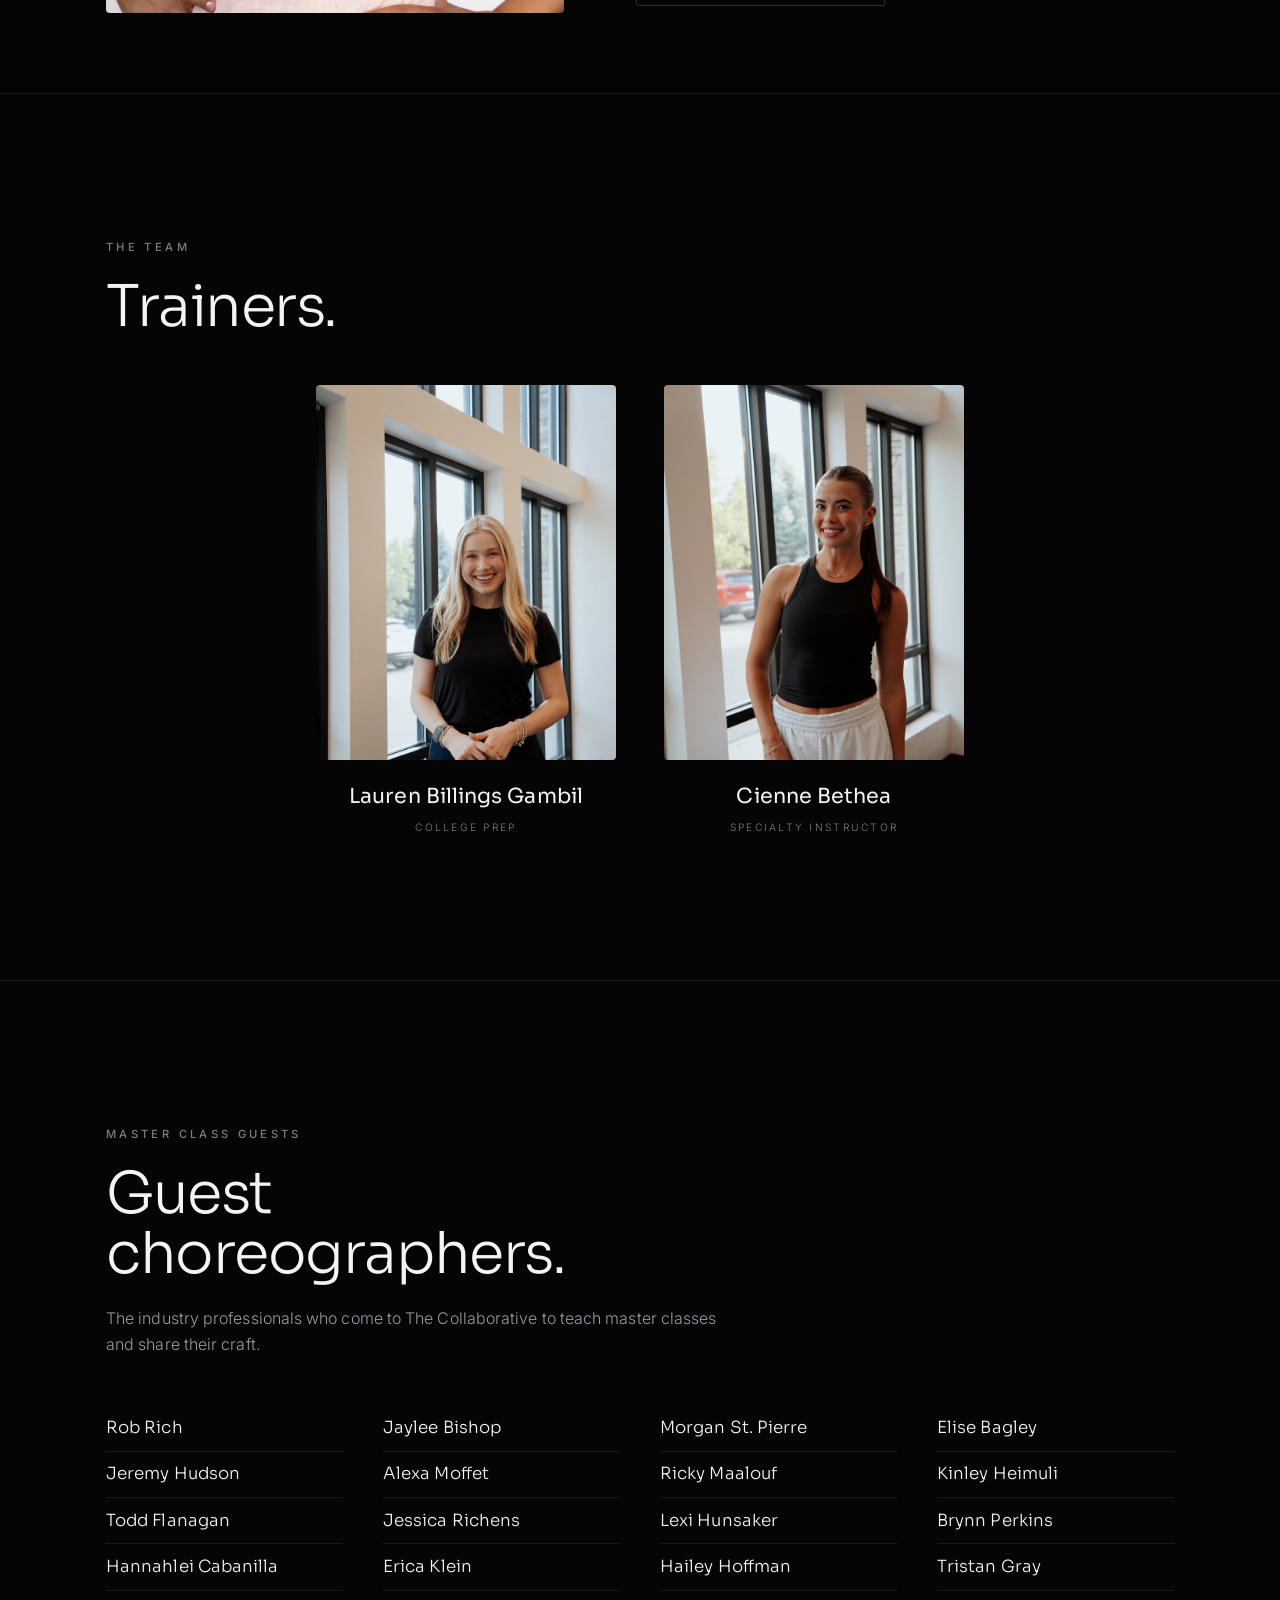
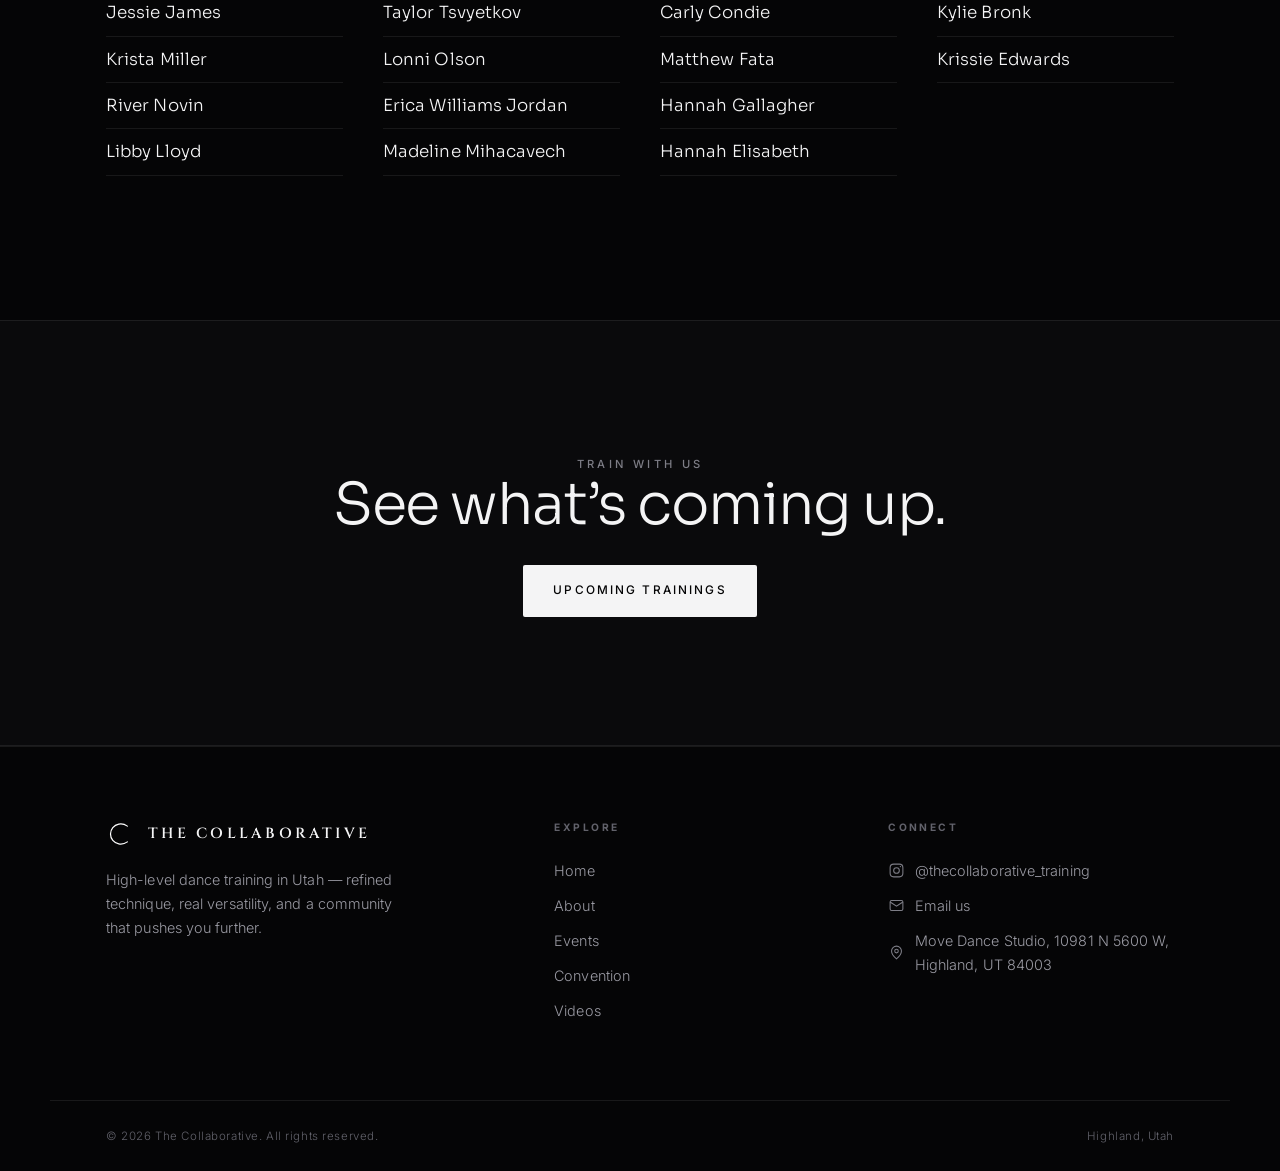
==== commit 34762727: "Update about.html" ====
--- a/about.html
+++ b/about.html
@@ -30,10 +30,10 @@
     <div class="wrap">
       <div class="founder">
         <div class="founder__photo reveal">
-          <div class="placeholder placeholder--tall">
-            <svg viewBox="0 0 24 24" fill="none" stroke="currentColor" stroke-width="1.5"><rect x="3" y="4" width="18" height="16" rx="2"/><circle cx="9" cy="10" r="2"/><path d="M21 16l-5-5L5 21"/></svg>
-            <span>Photo of Erika</span>
-          </div>
+                  <div class="founder__photo reveal">
+          <img src="assets/photos/erika-cox.JPG" alt="Erika Cox"
+               style="width:100%;aspect-ratio:3/4;object-fit:cover;object-position:center top;border-radius:var(--radius);display:block" />
+        </div>
         </div>
         <div class="reveal stack">
           <span class="eyebrow">Owner &amp; Founder</span>
@@ -65,10 +65,10 @@
       <div class="team team--duo">
         <article class="member member--center reveal">
           <div class="member__photo">
-            <div class="placeholder">
-              <svg viewBox="0 0 24 24" fill="none" stroke="currentColor" stroke-width="1.5"><circle cx="12" cy="8" r="4"/><path d="M4 21c0-4 4-6 8-6s8 2 8 6"/></svg>
-              <span>Instructor photo</span>
-            </div>
+                      <div class="member__photo">
+            <img src="assets/photos/lauren-billings-gambil.JPG" alt="Lauren Billings Gambil"
+                 style="width:100%;aspect-ratio:4/5;object-fit:cover;object-position:center top;border-radius:var(--radius);margin-bottom:1.2rem;display:block" />
+          </div>
           </div>
           <h3>Lauren Billings Gambil</h3>
           <p class="role">College Prep</p>
@@ -76,10 +76,10 @@
 
         <article class="member member--center reveal">
           <div class="member__photo">
-            <div class="placeholder">
-              <svg viewBox="0 0 24 24" fill="none" stroke="currentColor" stroke-width="1.5"><circle cx="12" cy="8" r="4"/><path d="M4 21c0-4 4-6 8-6s8 2 8 6"/></svg>
-              <span>Instructor photo</span>
-            </div>
+                      <div class="member__photo">
+            <img src="assets/photos/cienne-bethea.JPG" alt="Cienne Bethea"
+                 style="width:100%;aspect-ratio:4/5;object-fit:cover;object-position:center top;border-radius:var(--radius);margin-bottom:1.2rem;display:block" />
+          </div>
           </div>
           <h3>Cienne Bethea</h3>
           <p class="role">Specialty Instructor</p>
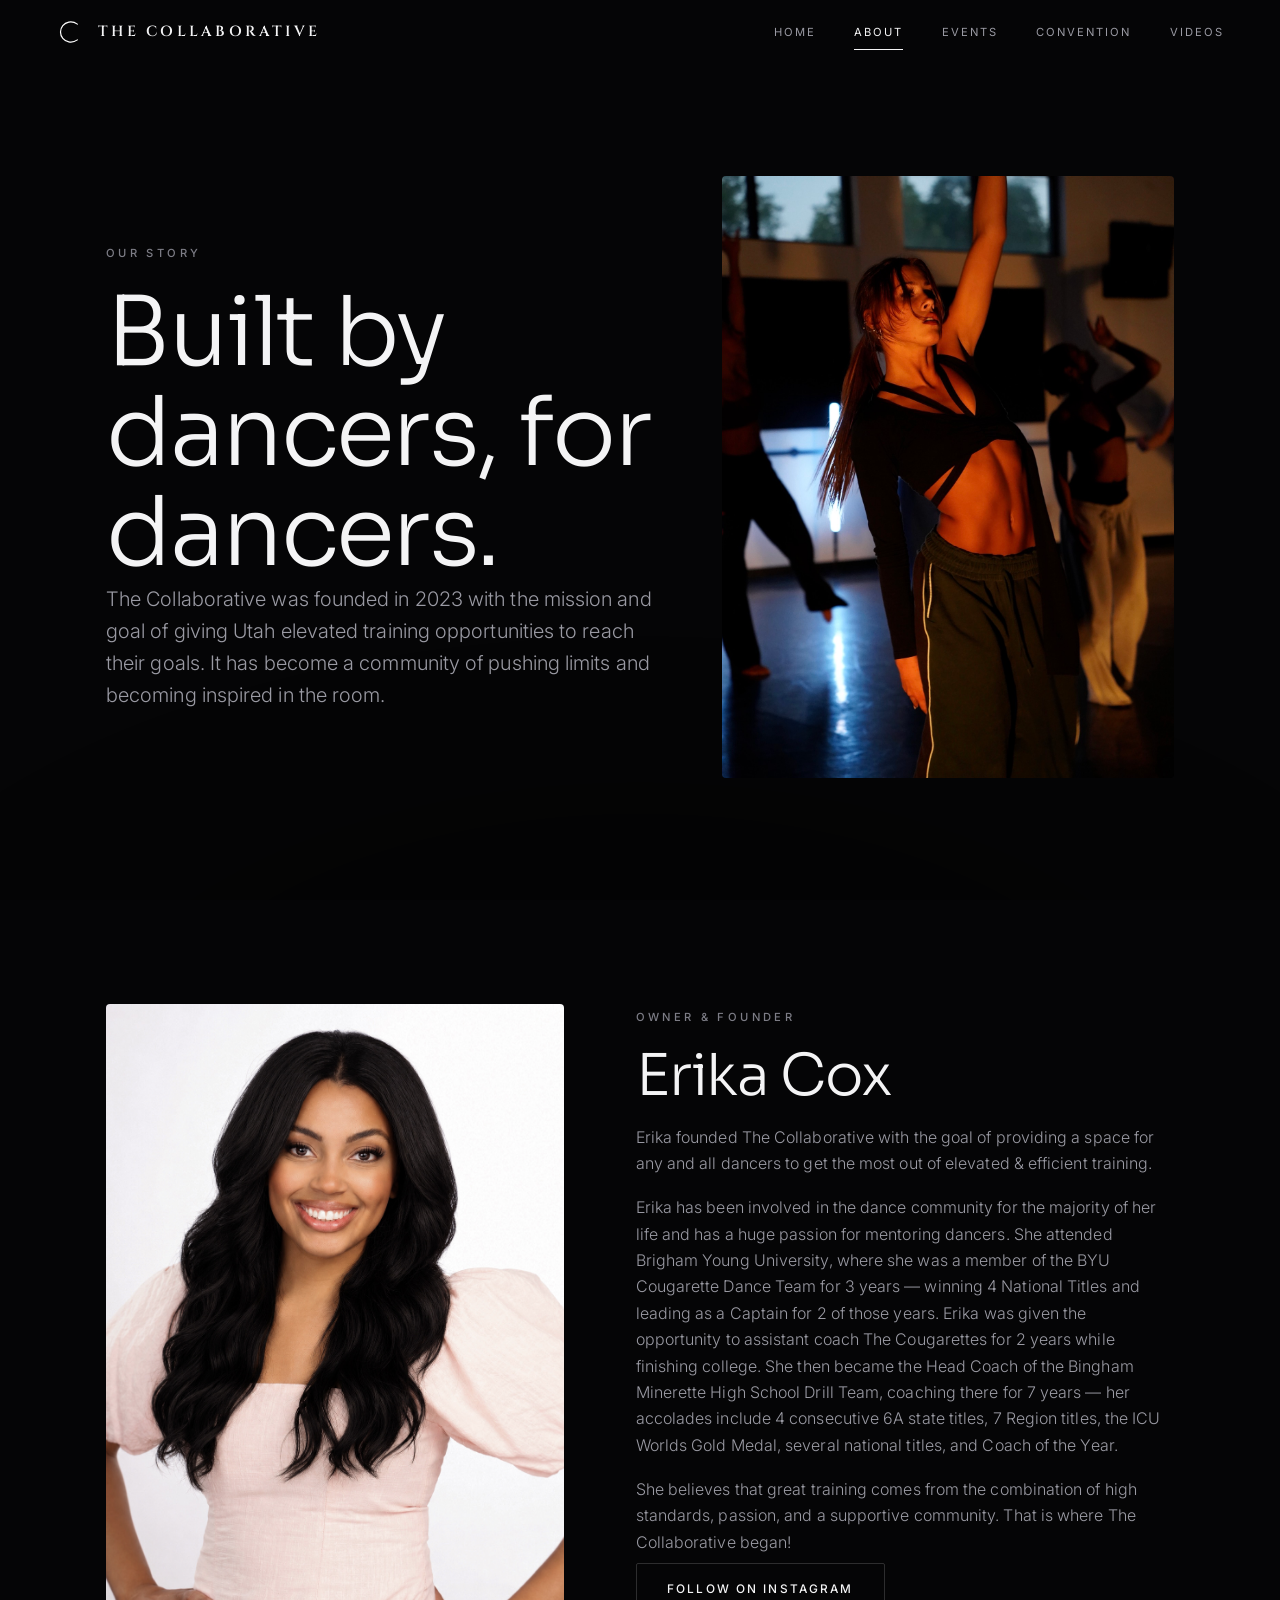
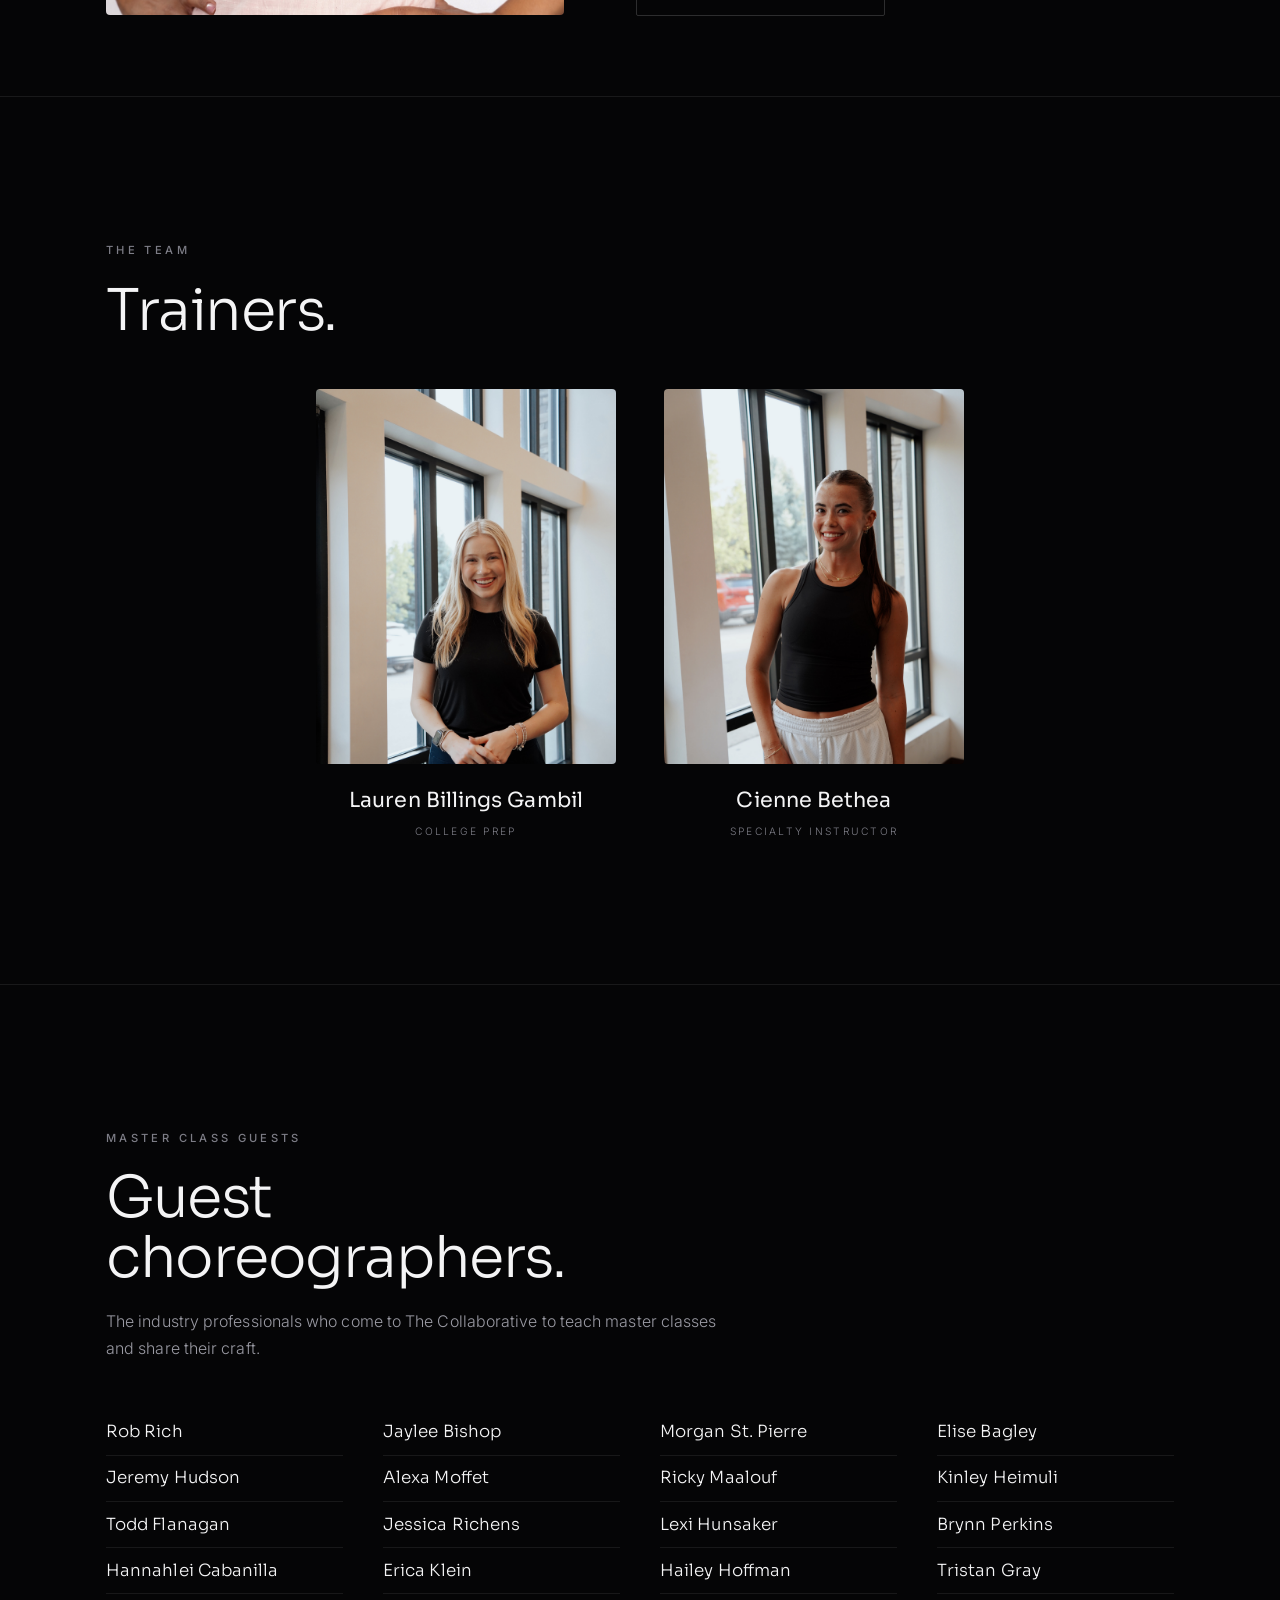
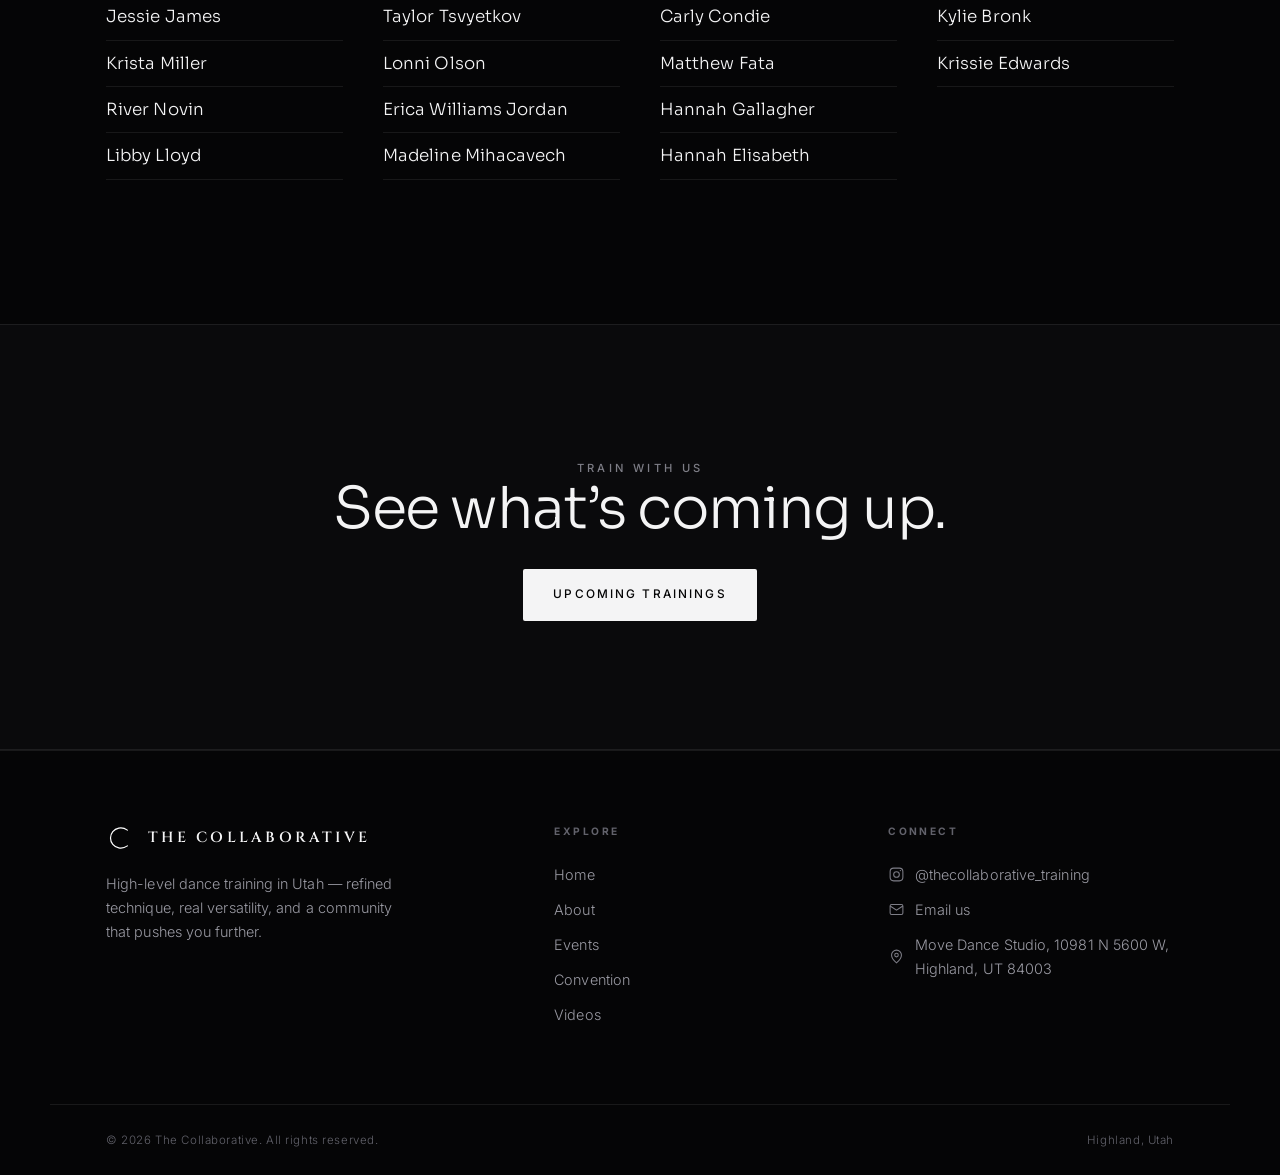
==== commit cc9e47c0: "Update about.html" ====
--- a/about.html
+++ b/about.html
@@ -4,7 +4,7 @@
   <meta charset="UTF-8" />
   <meta name="viewport" content="width=device-width, initial-scale=1.0" />
   <title>About — The Collaborative</title>
-  <meta name="description" content="Meet Erica Cox, founder of The Collaborative, and the team of guest instructors training Utah's dancers." />
+  <meta name="description" content="Meet Erika Cox, founder of The Collaborative, and the team of guest instructors training Utah's dancers." />
   <link rel="icon" type="image/svg+xml" href="assets/logo-mark.svg" />
   <link rel="stylesheet" href="css/styles.css" />
 </head>
@@ -30,16 +30,14 @@
     <div class="wrap">
       <div class="founder">
         <div class="founder__photo reveal">
-                  <div class="founder__photo reveal">
           <img src="assets/photos/erika-cox.JPG" alt="Erika Cox"
                style="width:100%;aspect-ratio:3/4;object-fit:cover;object-position:center top;border-radius:var(--radius);display:block" />
-        </div>
         </div>
         <div class="reveal stack">
           <span class="eyebrow">Owner &amp; Founder</span>
           <h2 class="display">Erika Cox</h2>
-          <p class="muted">Erika Erika founded The Collaborative with the goal of providing a space for any and all dancers to the the most out of elevated & efficient training.<em class="italic" style="color:var(--accent)">Erika has been involved in the dance community for the majority of her life and has a huge passion for mentoring dancers. She attended Brigham Young University where she was a member of the BYU Cougarette Dance Team for 3 years, winning 4 National Titles & leading as a Captain for 2 of those years.  
-              Erika was given the opportunity to assistant coach The Cougarettes for 2 years while finishing college. She then became the Head Coach of The Bingham Minerette High School Drill team. Coaching there for 7 years — some of her accolades include 4 consecutive 6a state titles, 7 Region titles, The ICU Worlds Gold Medal, several national titles, and Coach of the Year.</em></p>
+          <p class="muted">Erika founded The Collaborative with the goal of providing a space for any and all dancers to get the most out of elevated &amp; efficient training.</p>
+          <p class="muted">Erika has been involved in the dance community for the majority of her life and has a huge passion for mentoring dancers. She attended Brigham Young University, where she was a member of the BYU Cougarette Dance Team for 3 years — winning 4 National Titles and leading as a Captain for 2 of those years. Erika was given the opportunity to assistant coach The Cougarettes for 2 years while finishing college. She then became the Head Coach of the Bingham Minerette High School Drill Team, coaching there for 7 years — her accolades include 4 consecutive 6A state titles, 7 Region titles, the ICU Worlds Gold Medal, several national titles, and Coach of the Year.</p>
           <p class="muted">She believes that great training comes from the combination of high standards, passion, and a supportive community. That is where The Collaborative began!</p>
           <div style="display:flex;gap:0.9rem;flex-wrap:wrap;margin-top:0.5rem">
             <a class="btn btn--ghost" href="https://www.instagram.com/thecollaborative_training/" target="_blank" rel="noopener">Follow on Instagram</a>
@@ -51,9 +49,9 @@
 
   <hr class="divider" />
 
-   <!-- ============================ TEAM / INSTRUCTORS ============================
+  <!-- ============================ TEAM / INSTRUCTORS ============================
        Duplicate a .member block to add an instructor.
-       Replace the placeholder with: <img src="assets/team/name.jpg" alt="Name" />
+       Replace the placeholder with: <img src="assets/photos/name.JPG" alt="Name" />
   -->
   <section class="section">
     <div class="wrap">
@@ -61,14 +59,12 @@
         <span class="eyebrow">The team</span>
         <h2 class="display">Trainers.</h2>
       </div>
-      
+
       <div class="team team--duo">
         <article class="member member--center reveal">
           <div class="member__photo">
-                      <div class="member__photo">
             <img src="assets/photos/lauren-billings-gambil.JPG" alt="Lauren Billings Gambil"
                  style="width:100%;aspect-ratio:4/5;object-fit:cover;object-position:center top;border-radius:var(--radius);margin-bottom:1.2rem;display:block" />
-          </div>
           </div>
           <h3>Lauren Billings Gambil</h3>
           <p class="role">College Prep</p>
@@ -76,10 +72,8 @@
 
         <article class="member member--center reveal">
           <div class="member__photo">
-                      <div class="member__photo">
             <img src="assets/photos/cienne-bethea.JPG" alt="Cienne Bethea"
                  style="width:100%;aspect-ratio:4/5;object-fit:cover;object-position:center top;border-radius:var(--radius);margin-bottom:1.2rem;display:block" />
-          </div>
           </div>
           <h3>Cienne Bethea</h3>
           <p class="role">Specialty Instructor</p>
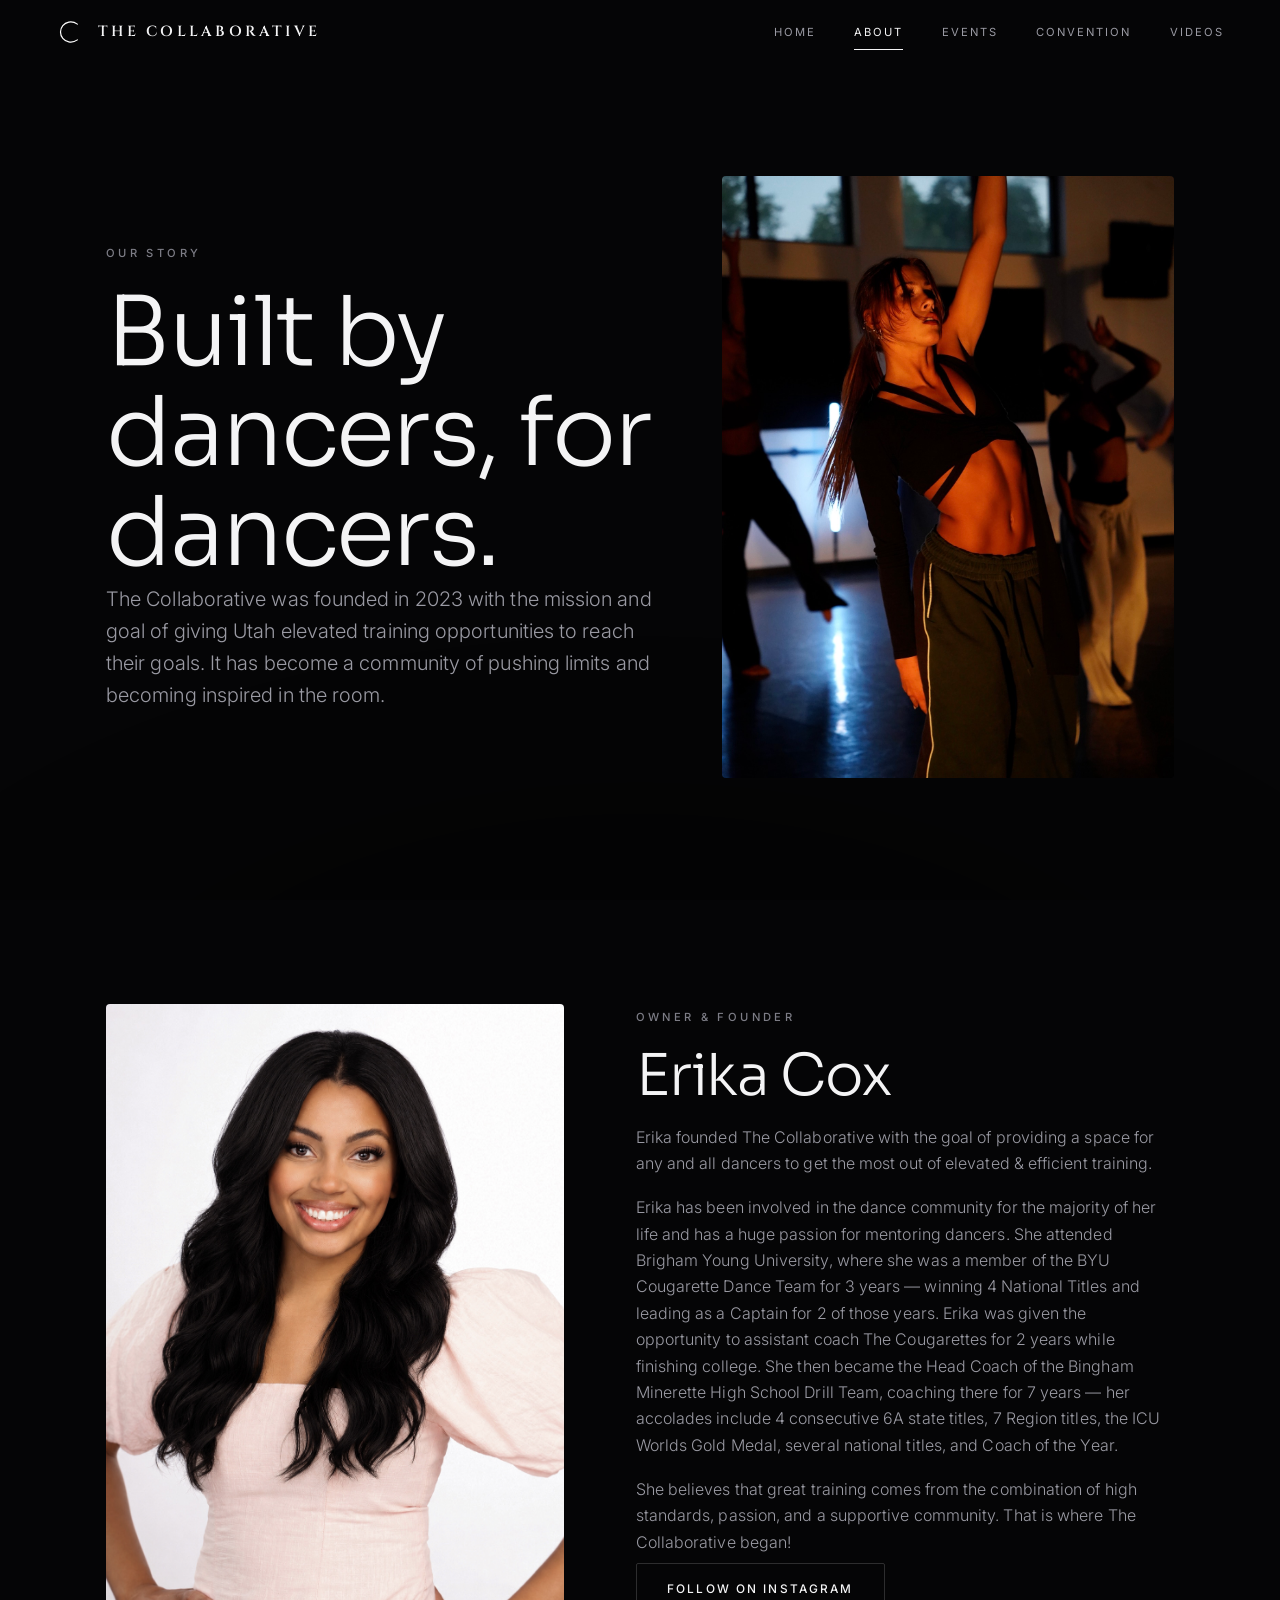
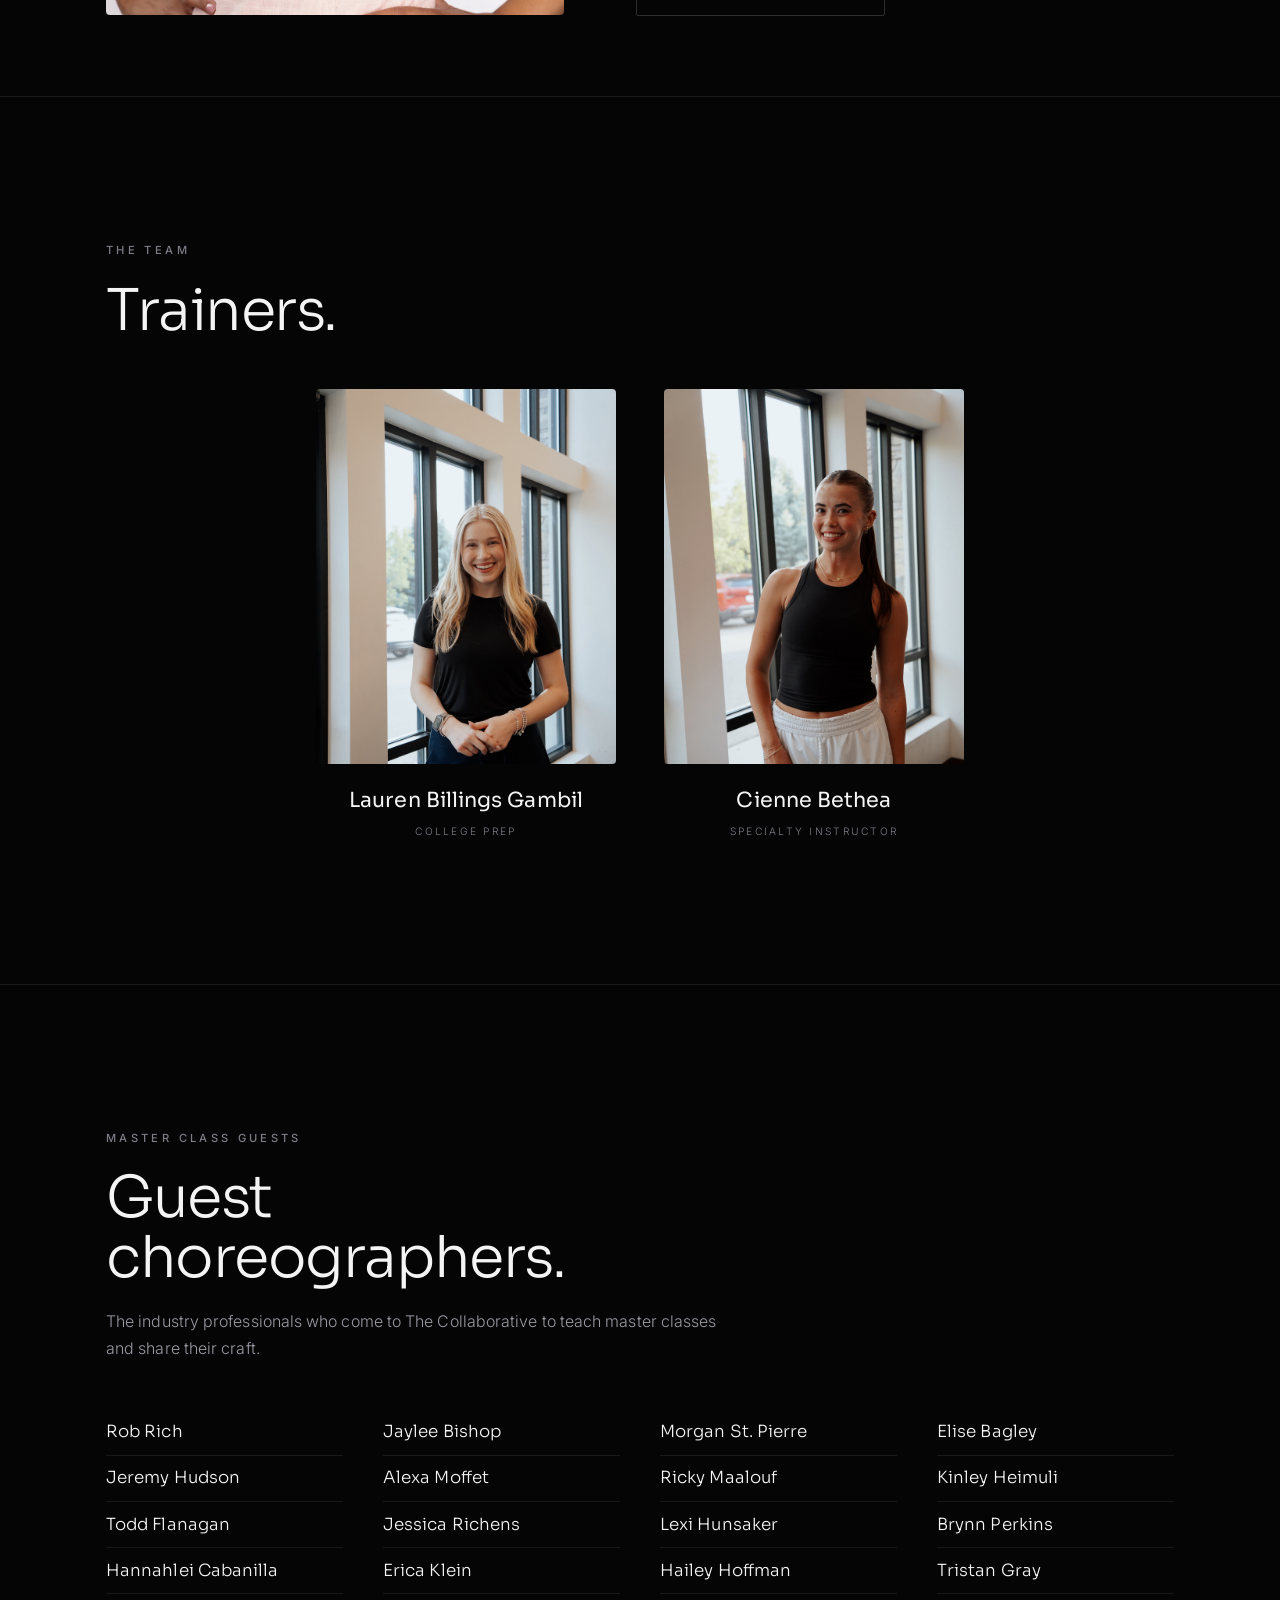
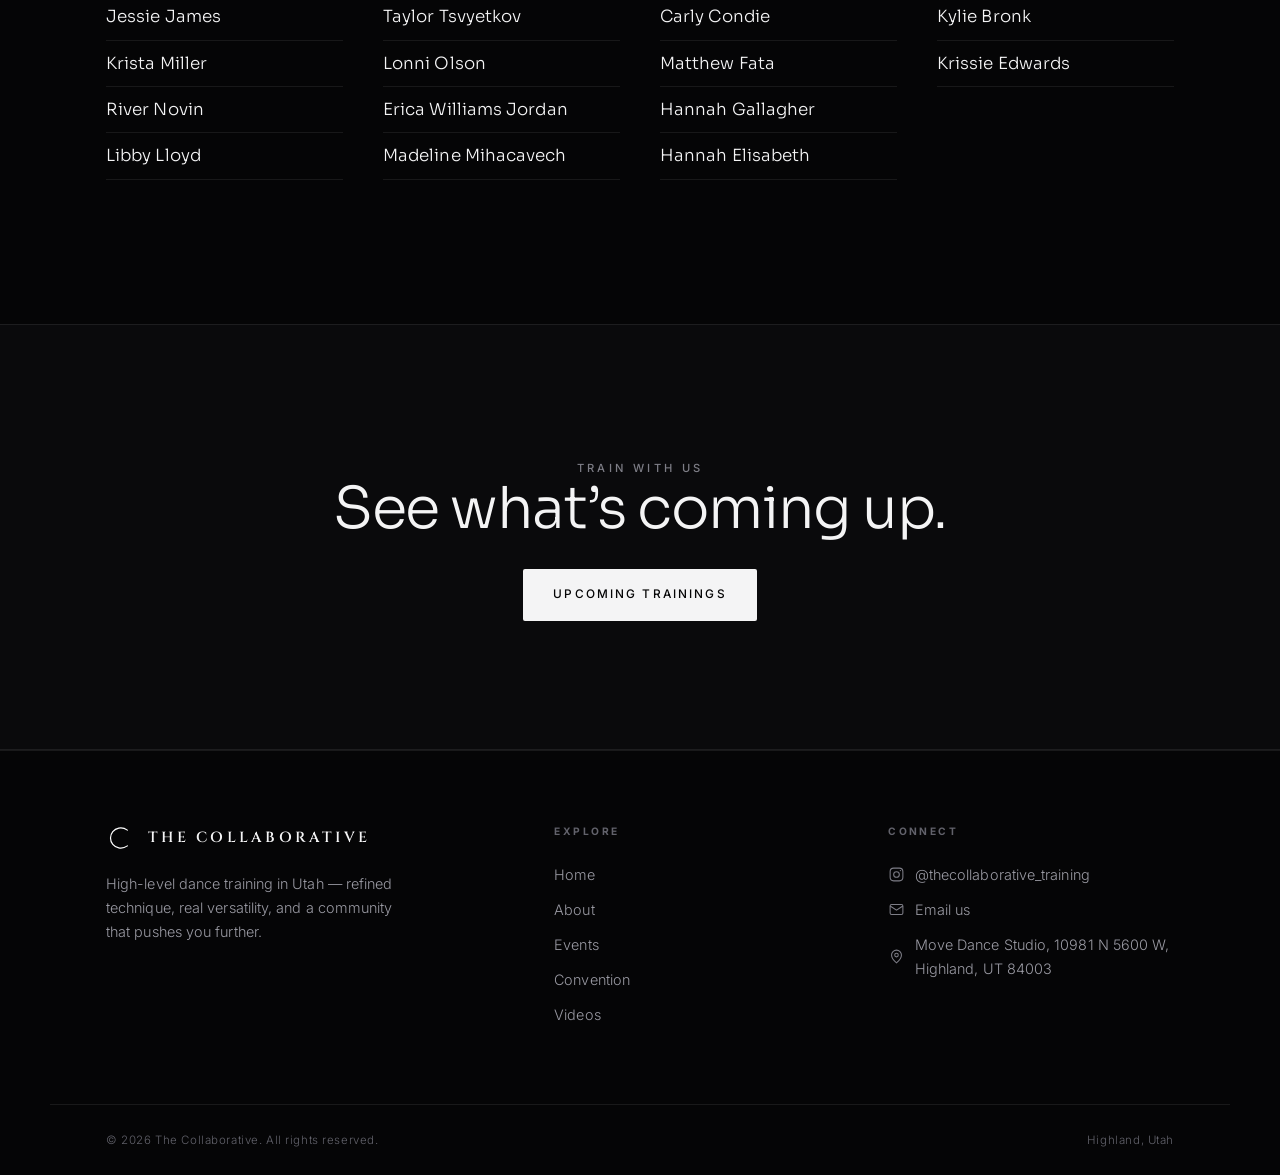
==== commit bf168d79: "Update about.html" ====
--- a/about.html
+++ b/about.html
@@ -64,7 +64,7 @@
         <article class="member member--center reveal">
           <div class="member__photo">
             <img src="assets/photos/lauren-billings-gambil.JPG" alt="Lauren Billings Gambil"
-                 style="width:100%;aspect-ratio:4/5;object-fit:cover;object-position:center top;border-radius:var(--radius);margin-bottom:1.2rem;display:block" />
+                style="width:100%;aspect-ratio:4/5;object-fit:cover;object-position:center 20%;border-radius:var(--radius);margin-bottom:1.2rem;display:block" />
           </div>
           <h3>Lauren Billings Gambil</h3>
           <p class="role">College Prep</p>
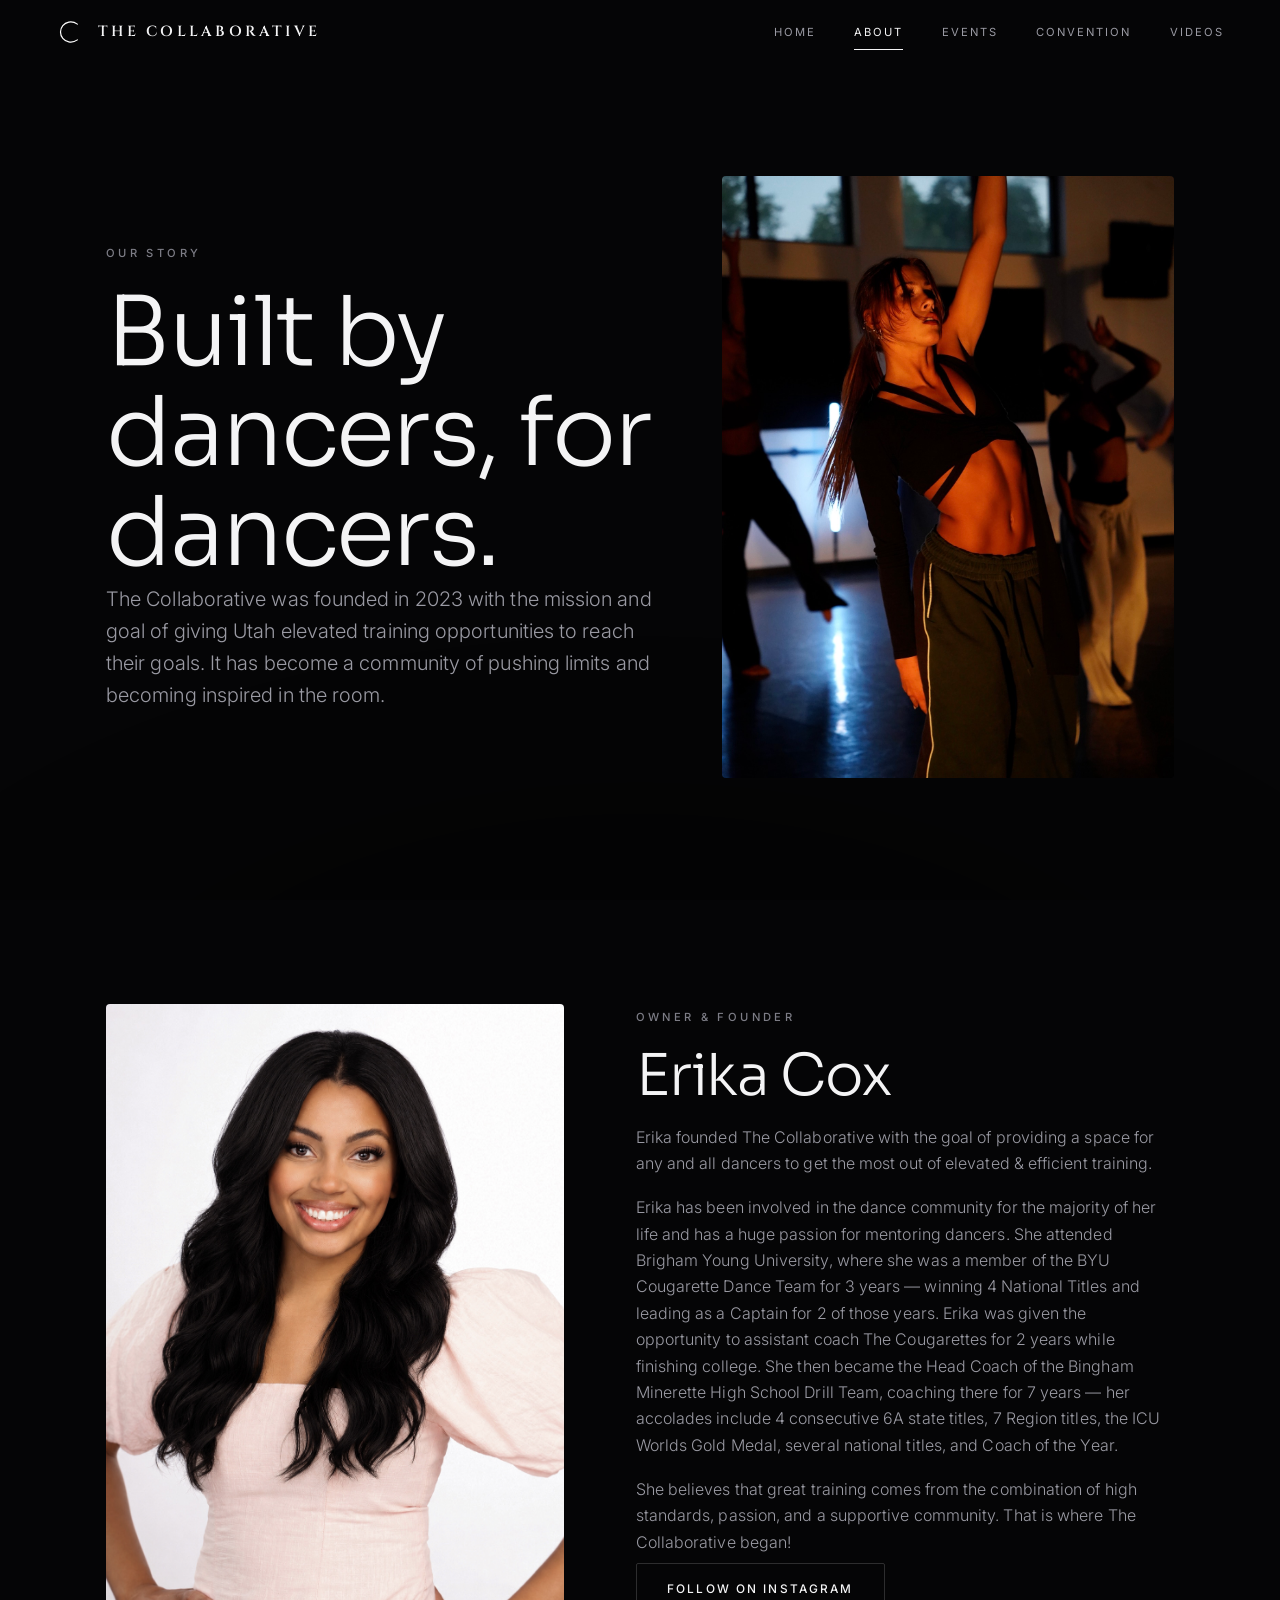
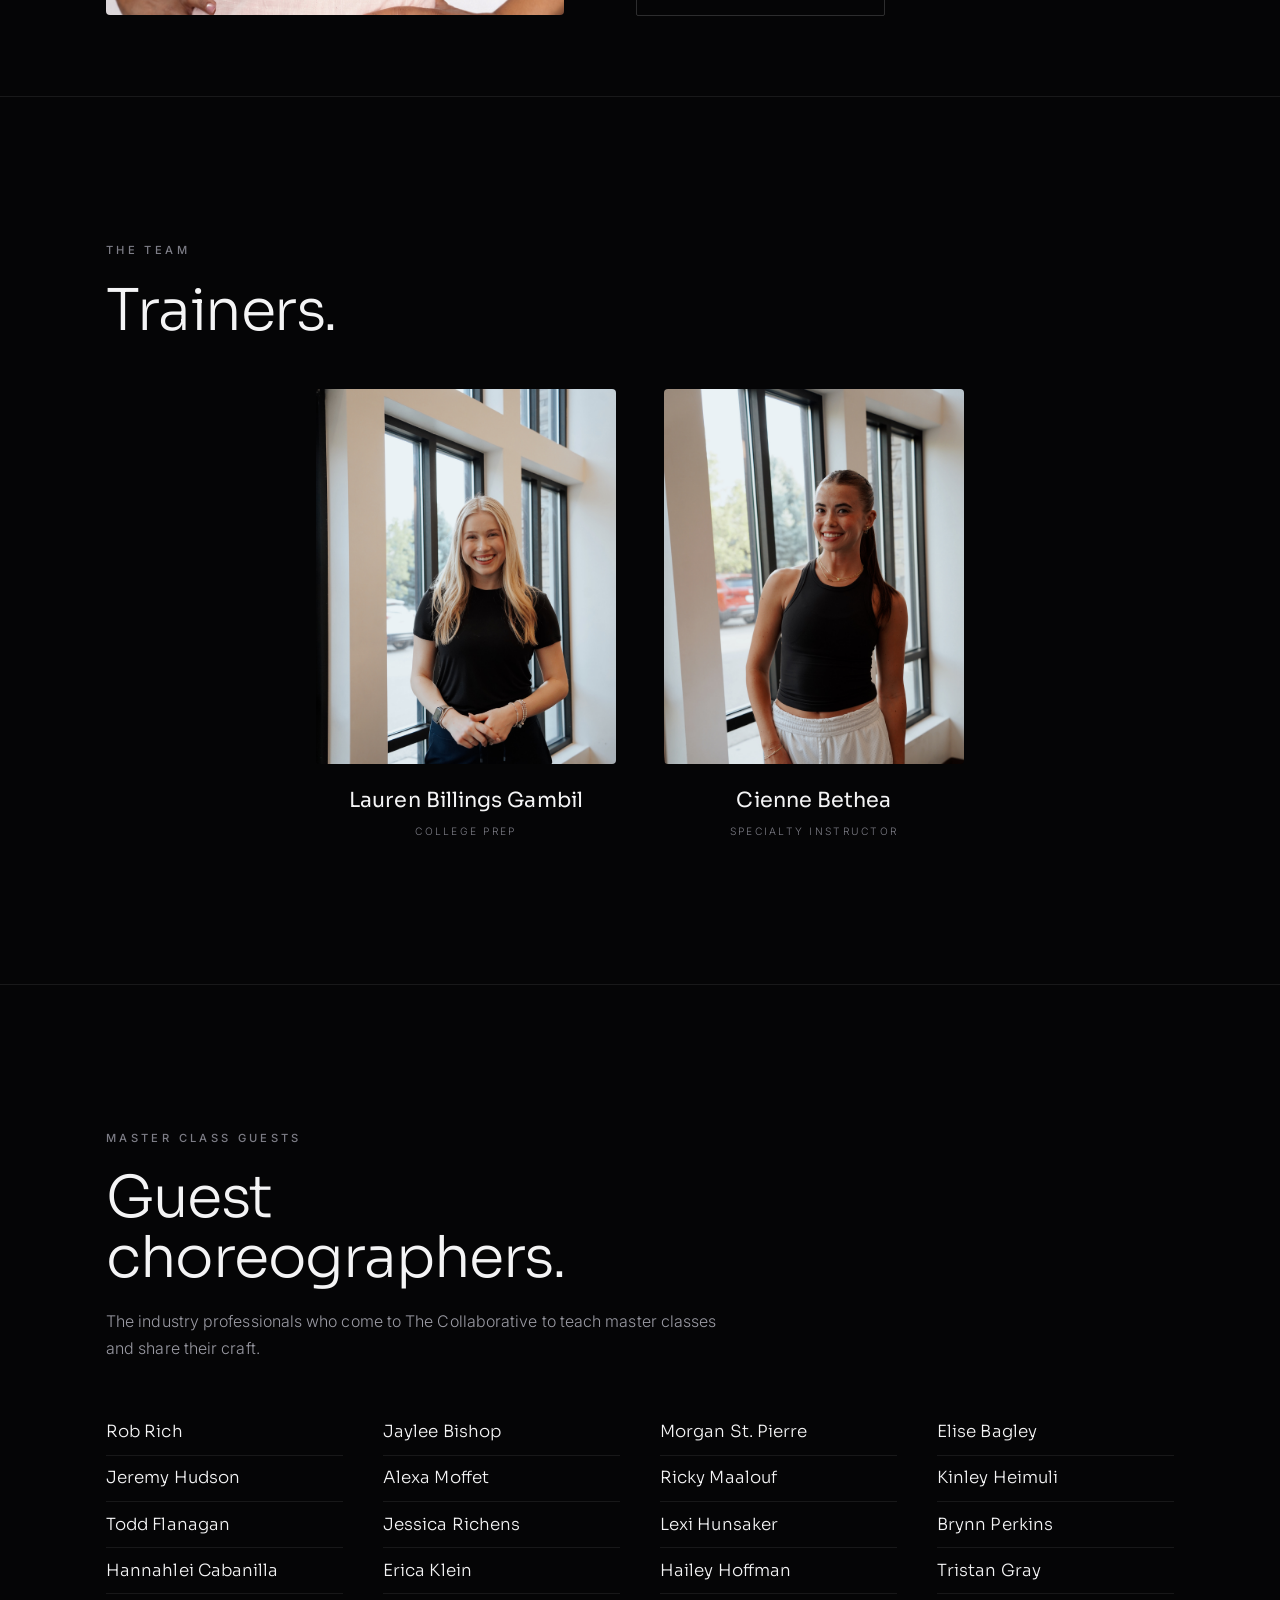
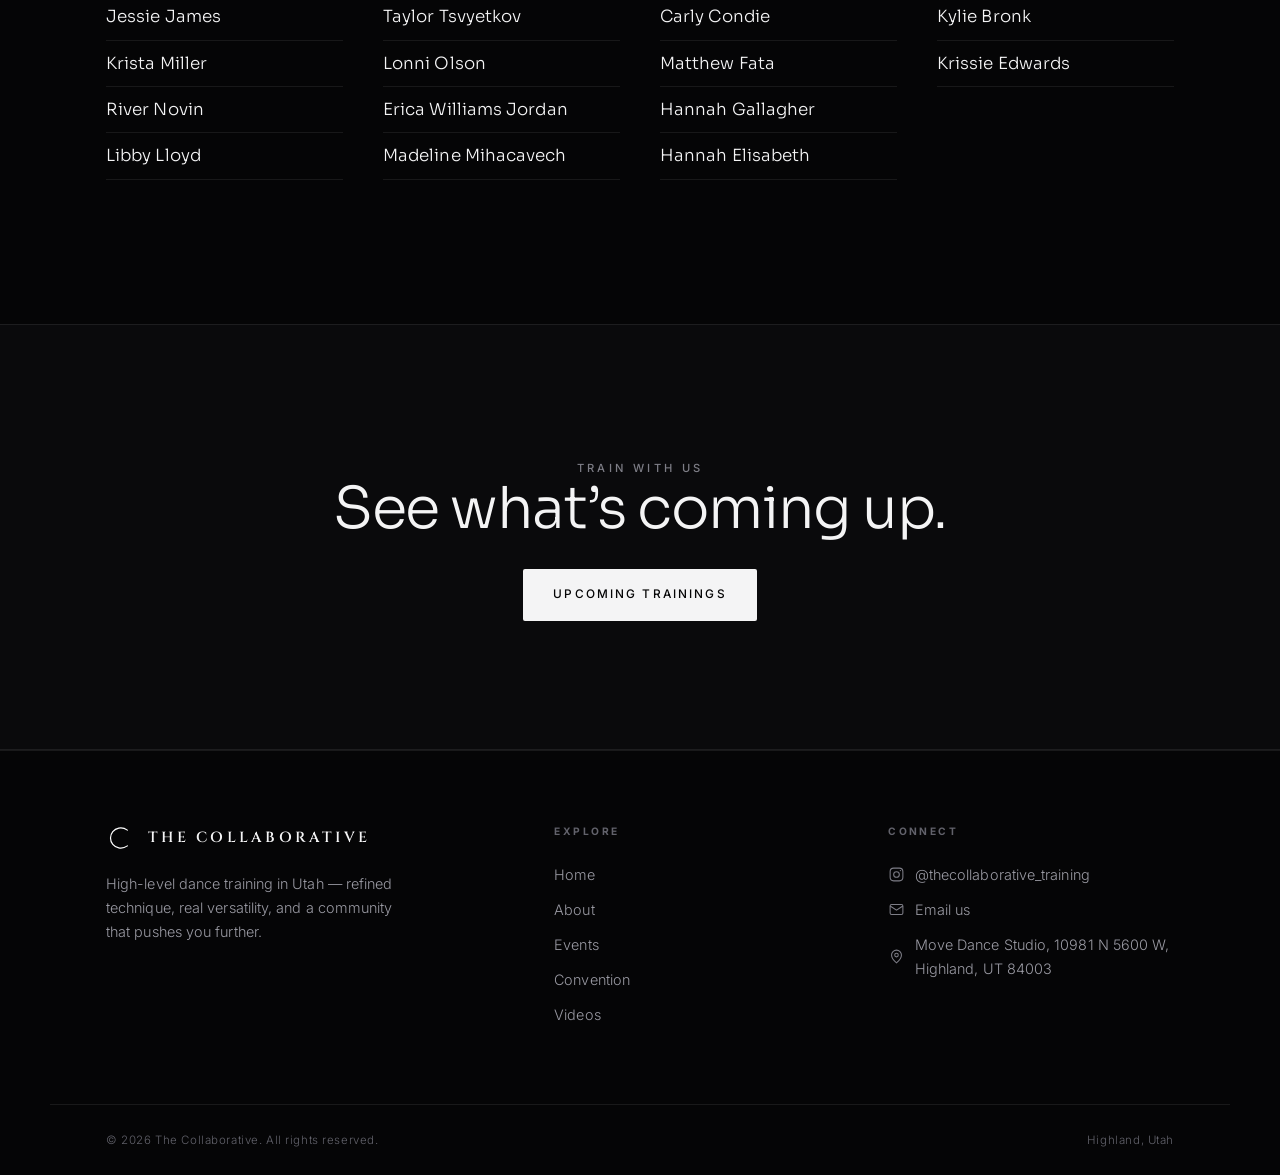
==== commit 3fd9956d: "Update about.html" ====
--- a/about.html
+++ b/about.html
@@ -64,7 +64,7 @@
         <article class="member member--center reveal">
           <div class="member__photo">
             <img src="assets/photos/lauren-billings-gambil.JPG" alt="Lauren Billings Gambil"
-                style="width:100%;aspect-ratio:4/5;object-fit:cover;object-position:center 20%;border-radius:var(--radius);margin-bottom:1.2rem;display:block" />
+                style="width:100%;aspect-ratio:4/5;object-fit:cover;object-position:center 30%;border-radius:var(--radius);margin-bottom:1.2rem;display:block" />
           </div>
           <h3>Lauren Billings Gambil</h3>
           <p class="role">College Prep</p>
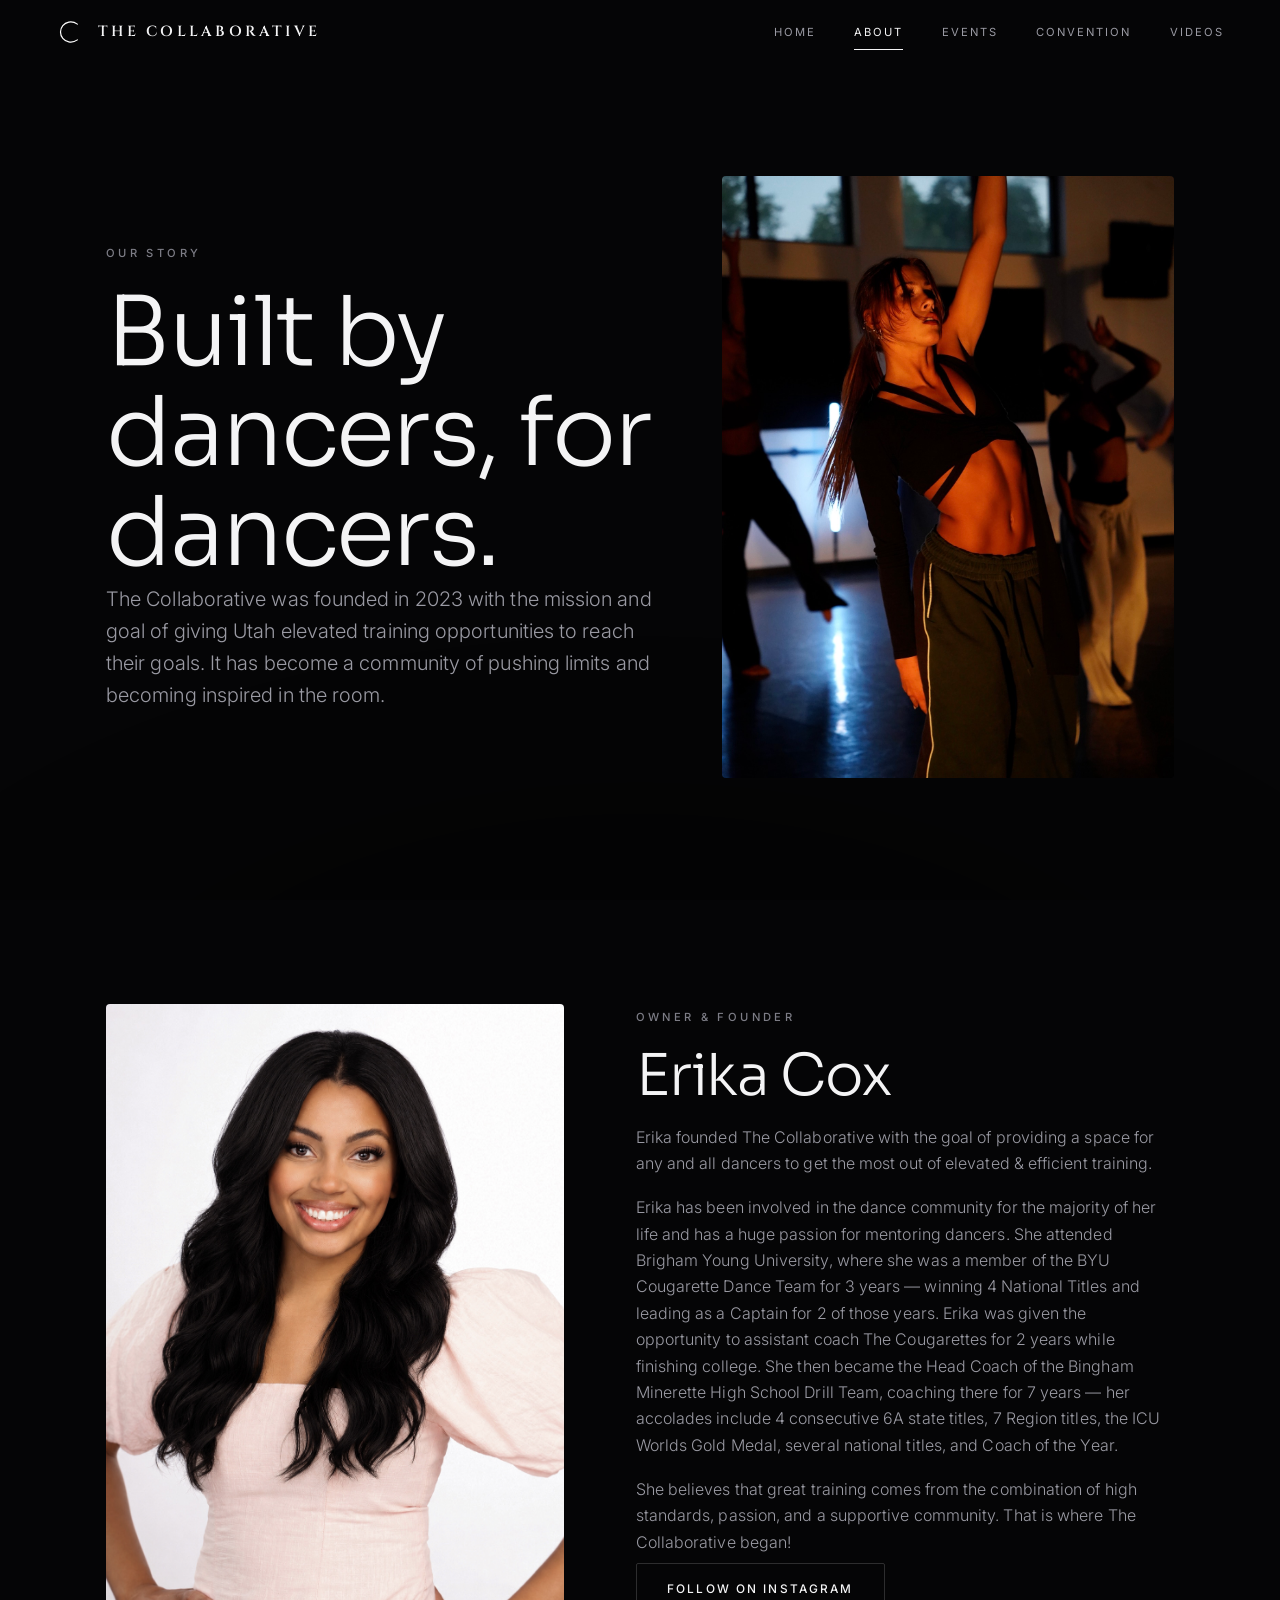
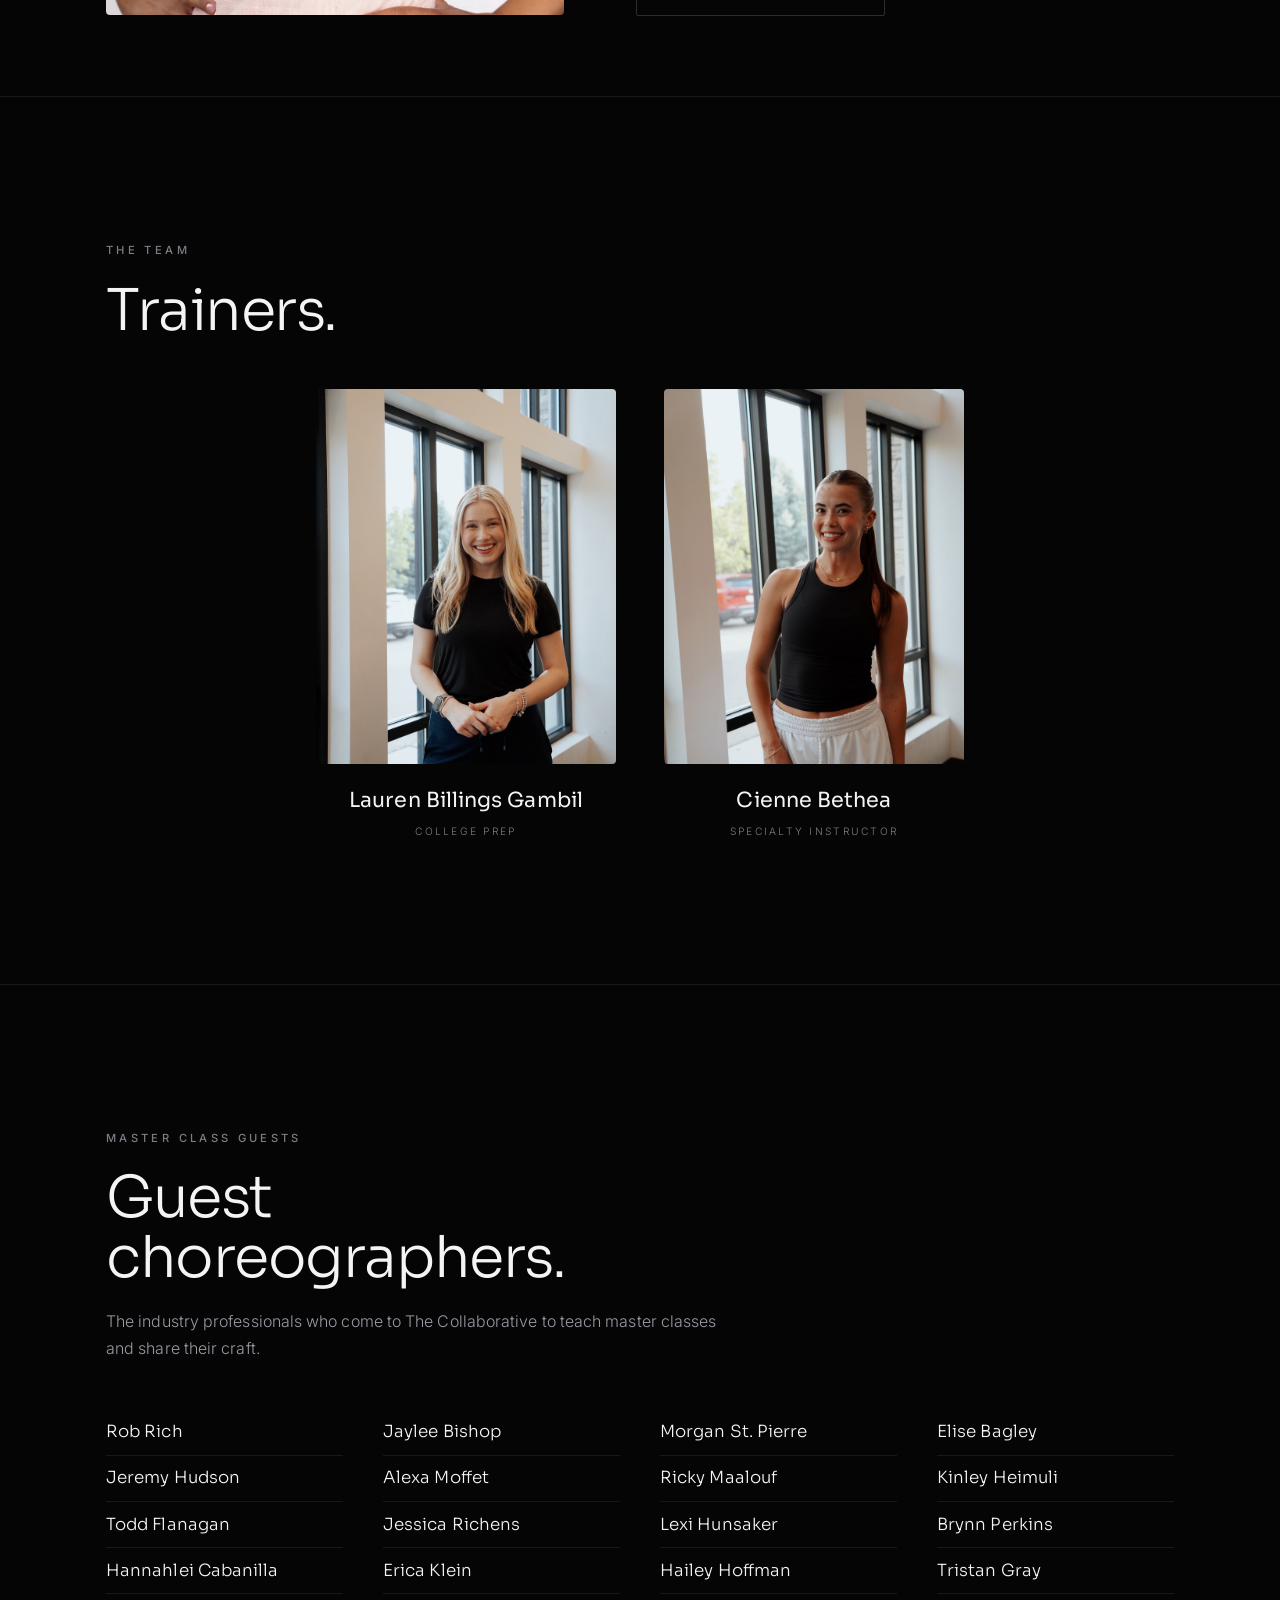
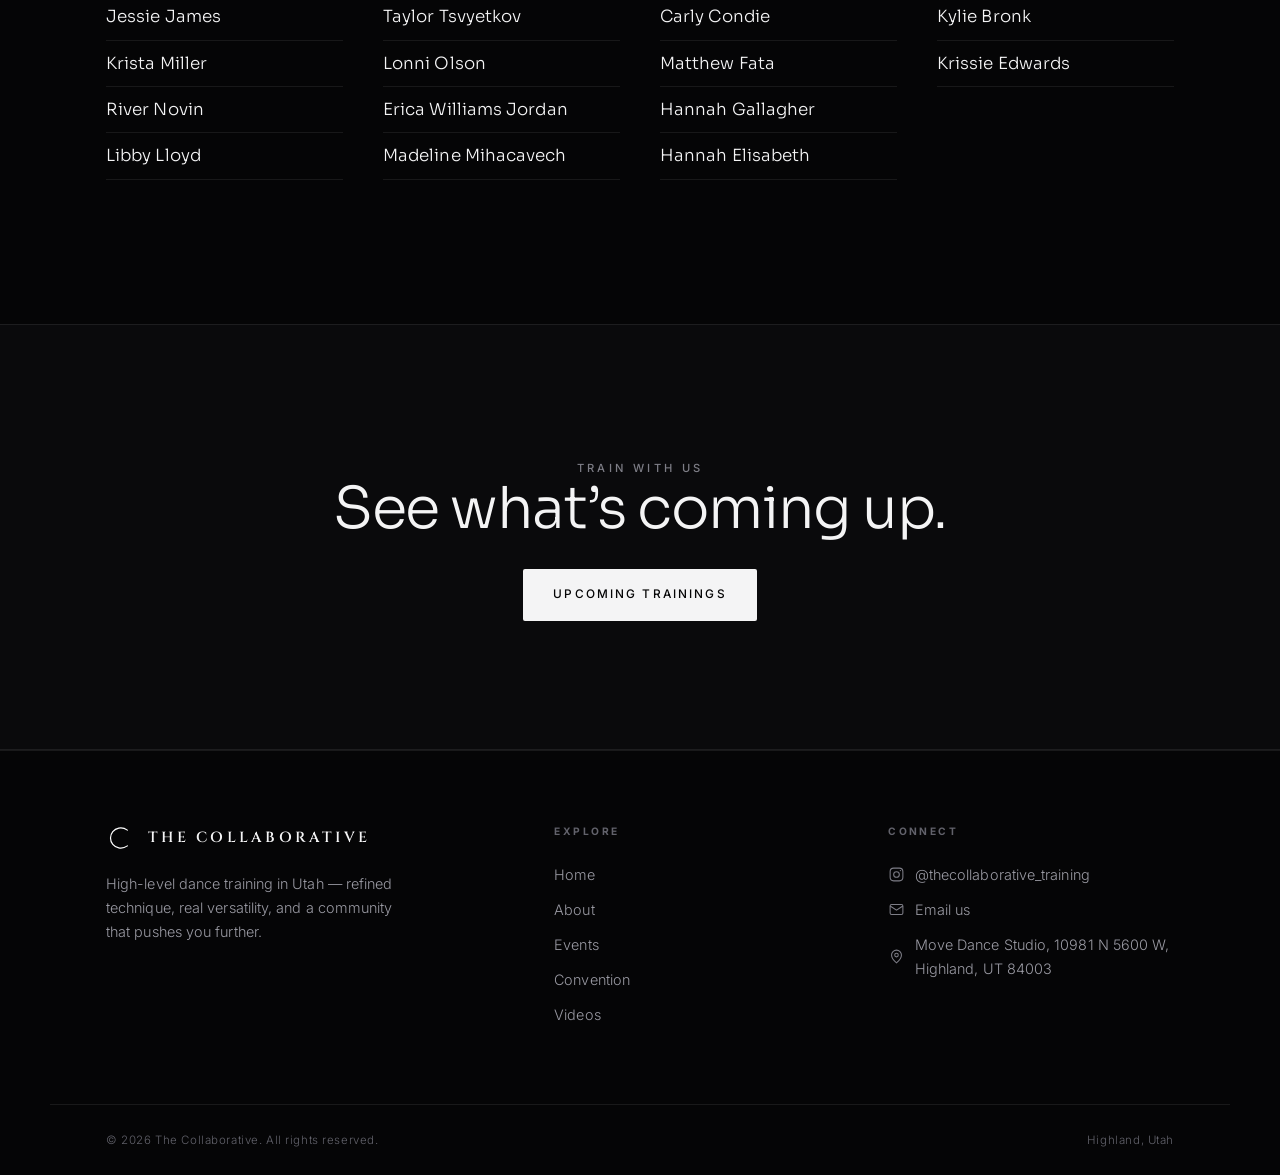
==== commit 2cd16448: "Update about.html" ====
--- a/about.html
+++ b/about.html
@@ -64,7 +64,7 @@
         <article class="member member--center reveal">
           <div class="member__photo">
             <img src="assets/photos/lauren-billings-gambil.JPG" alt="Lauren Billings Gambil"
-                style="width:100%;aspect-ratio:4/5;object-fit:cover;object-position:center 30%;border-radius:var(--radius);margin-bottom:1.2rem;display:block" />
+                style="width:100%;aspect-ratio:4/5;object-fit:cover;object-position:center 45%;border-radius:var(--radius);margin-bottom:1.2rem;display:block" />
           </div>
           <h3>Lauren Billings Gambil</h3>
           <p class="role">College Prep</p>
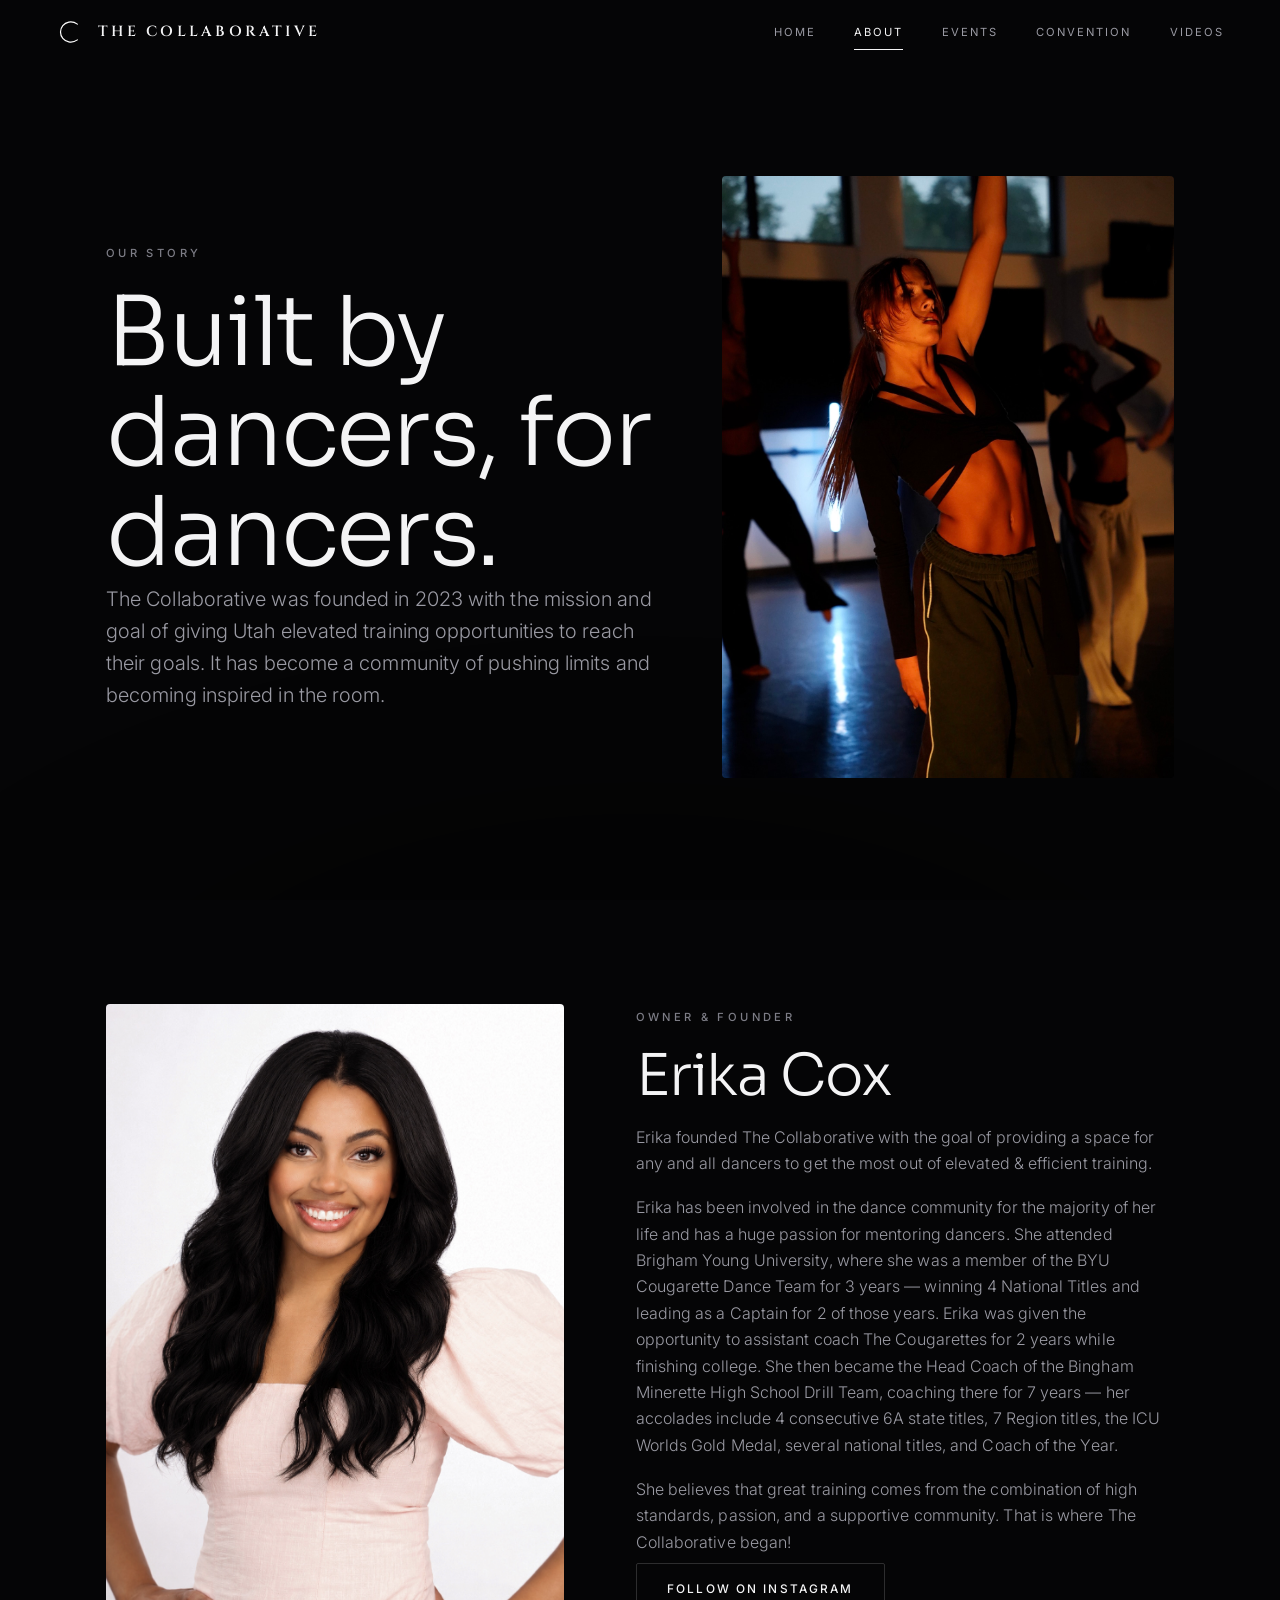
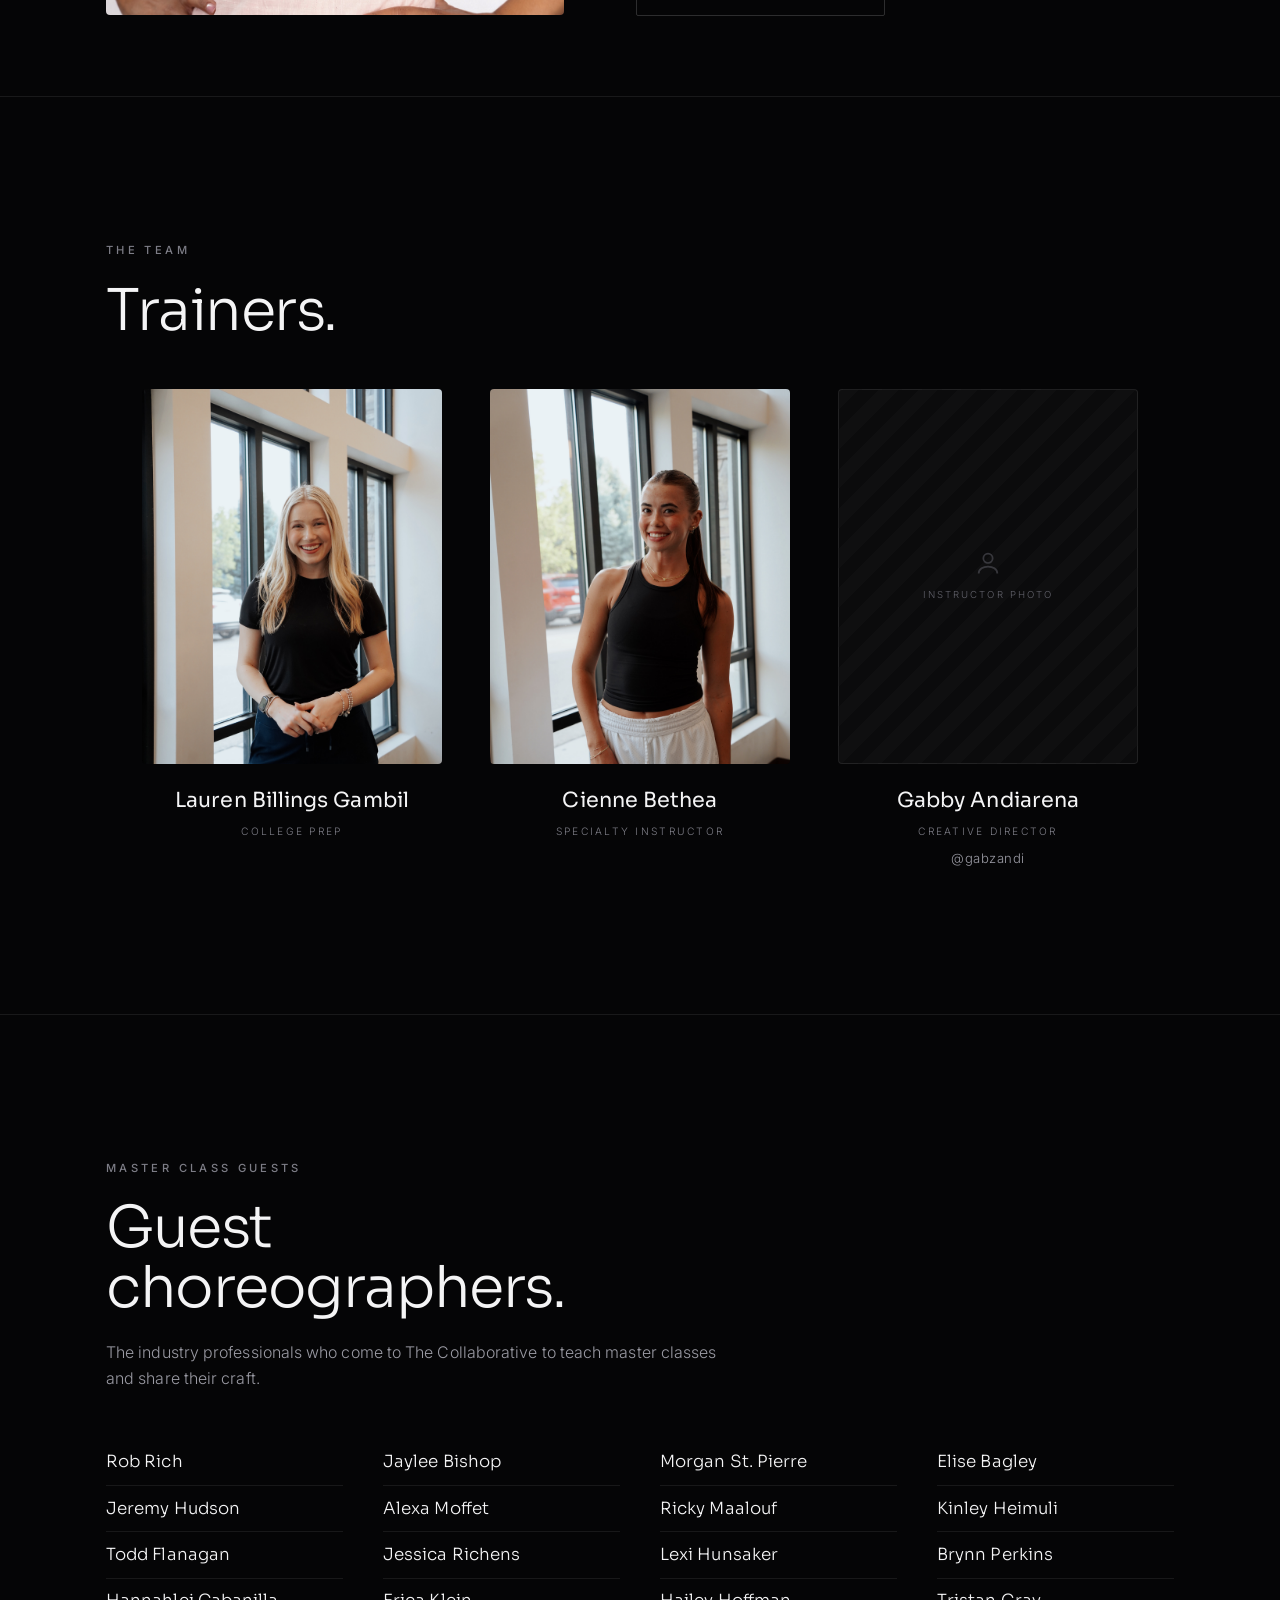
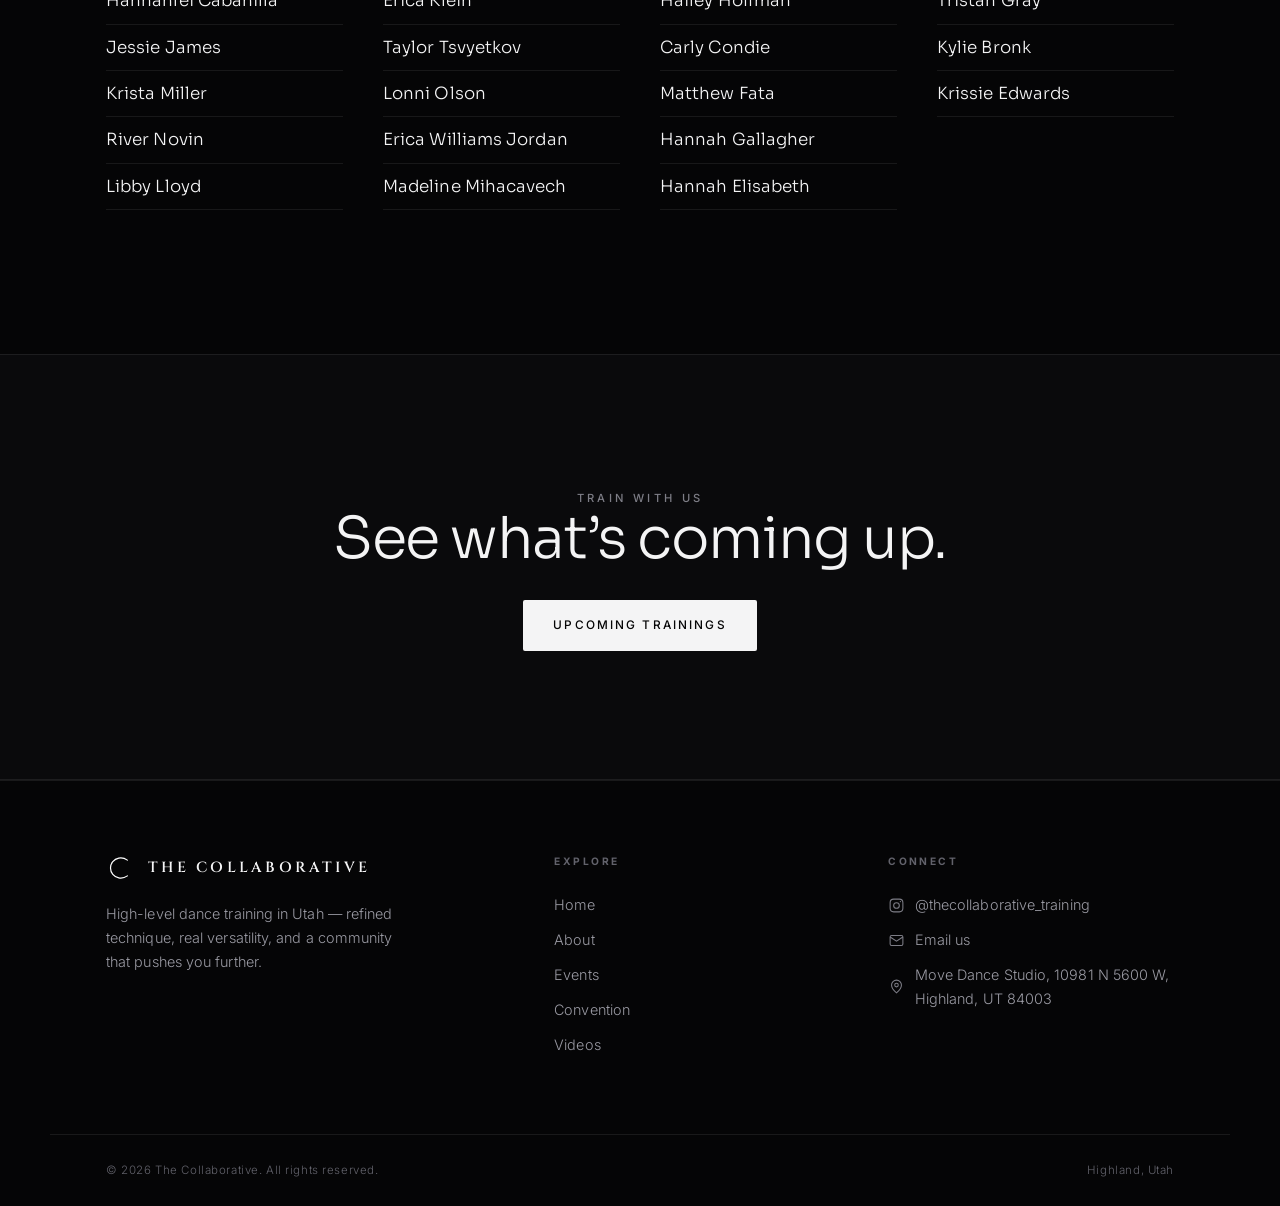
==== commit 49defc73: "Update about.html" ====
--- a/about.html
+++ b/about.html
@@ -78,6 +78,19 @@
           <h3>Cienne Bethea</h3>
           <p class="role">Specialty Instructor</p>
         </article>
+        
+        <article class="member member--center reveal">
+          <div class="member__photo">
+            <div class="placeholder">
+              <svg viewBox="0 0 24 24" fill="none" stroke="currentColor" stroke-width="1.5"><circle cx="12" cy="8" r="4"/><path d="M4 21c0-4 4-6 8-6s8 2 8 6"/></svg>
+              <span>Instructor photo</span>
+            </div>
+          </div>
+          <h3>Gabby Andiarena</h3>
+          <p class="role">Creative Director</p>
+          <a href="https://www.instagram.com/gabzandi/" target="_blank" rel="noopener"
+             style="color:var(--muted);font-size:0.82rem;letter-spacing:0.04em;margin-top:0.5rem;display:inline-block">@gabzandi</a>
+        </article>
       </div>
     </div>
   </section>
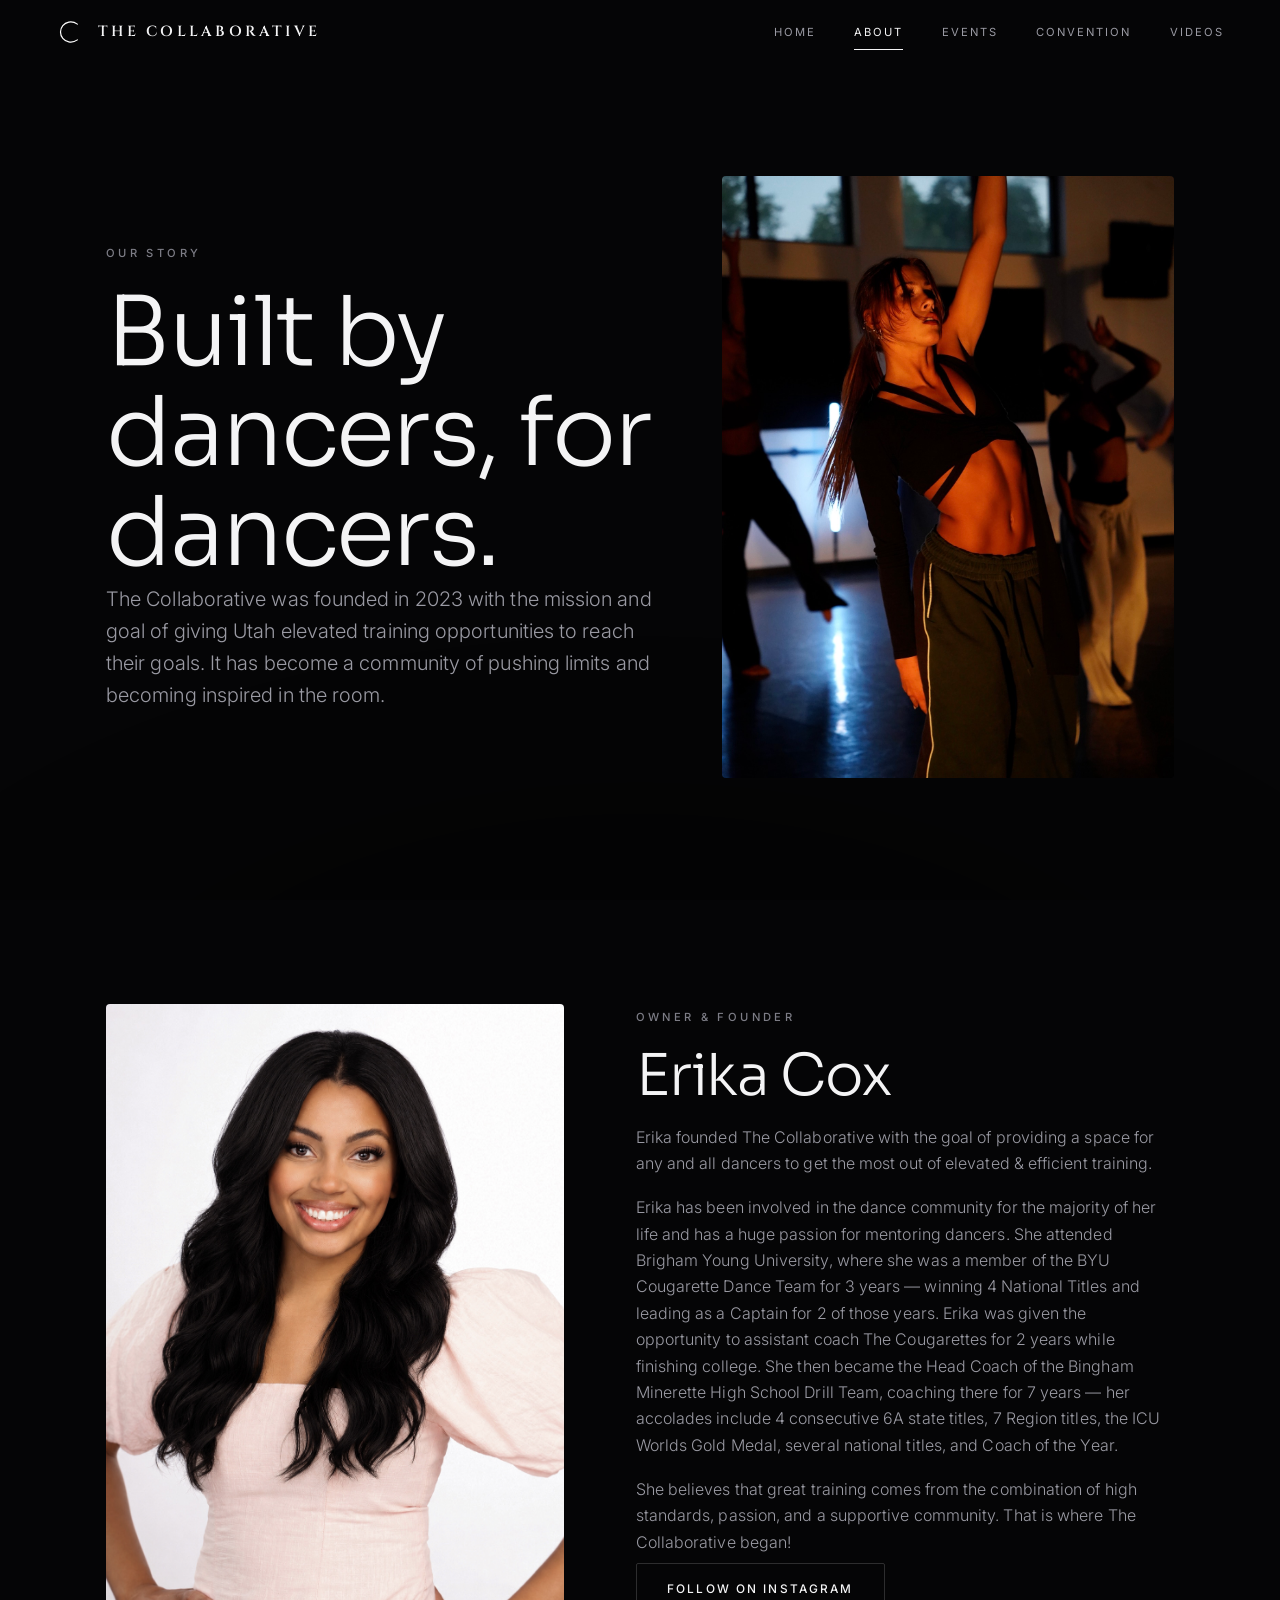
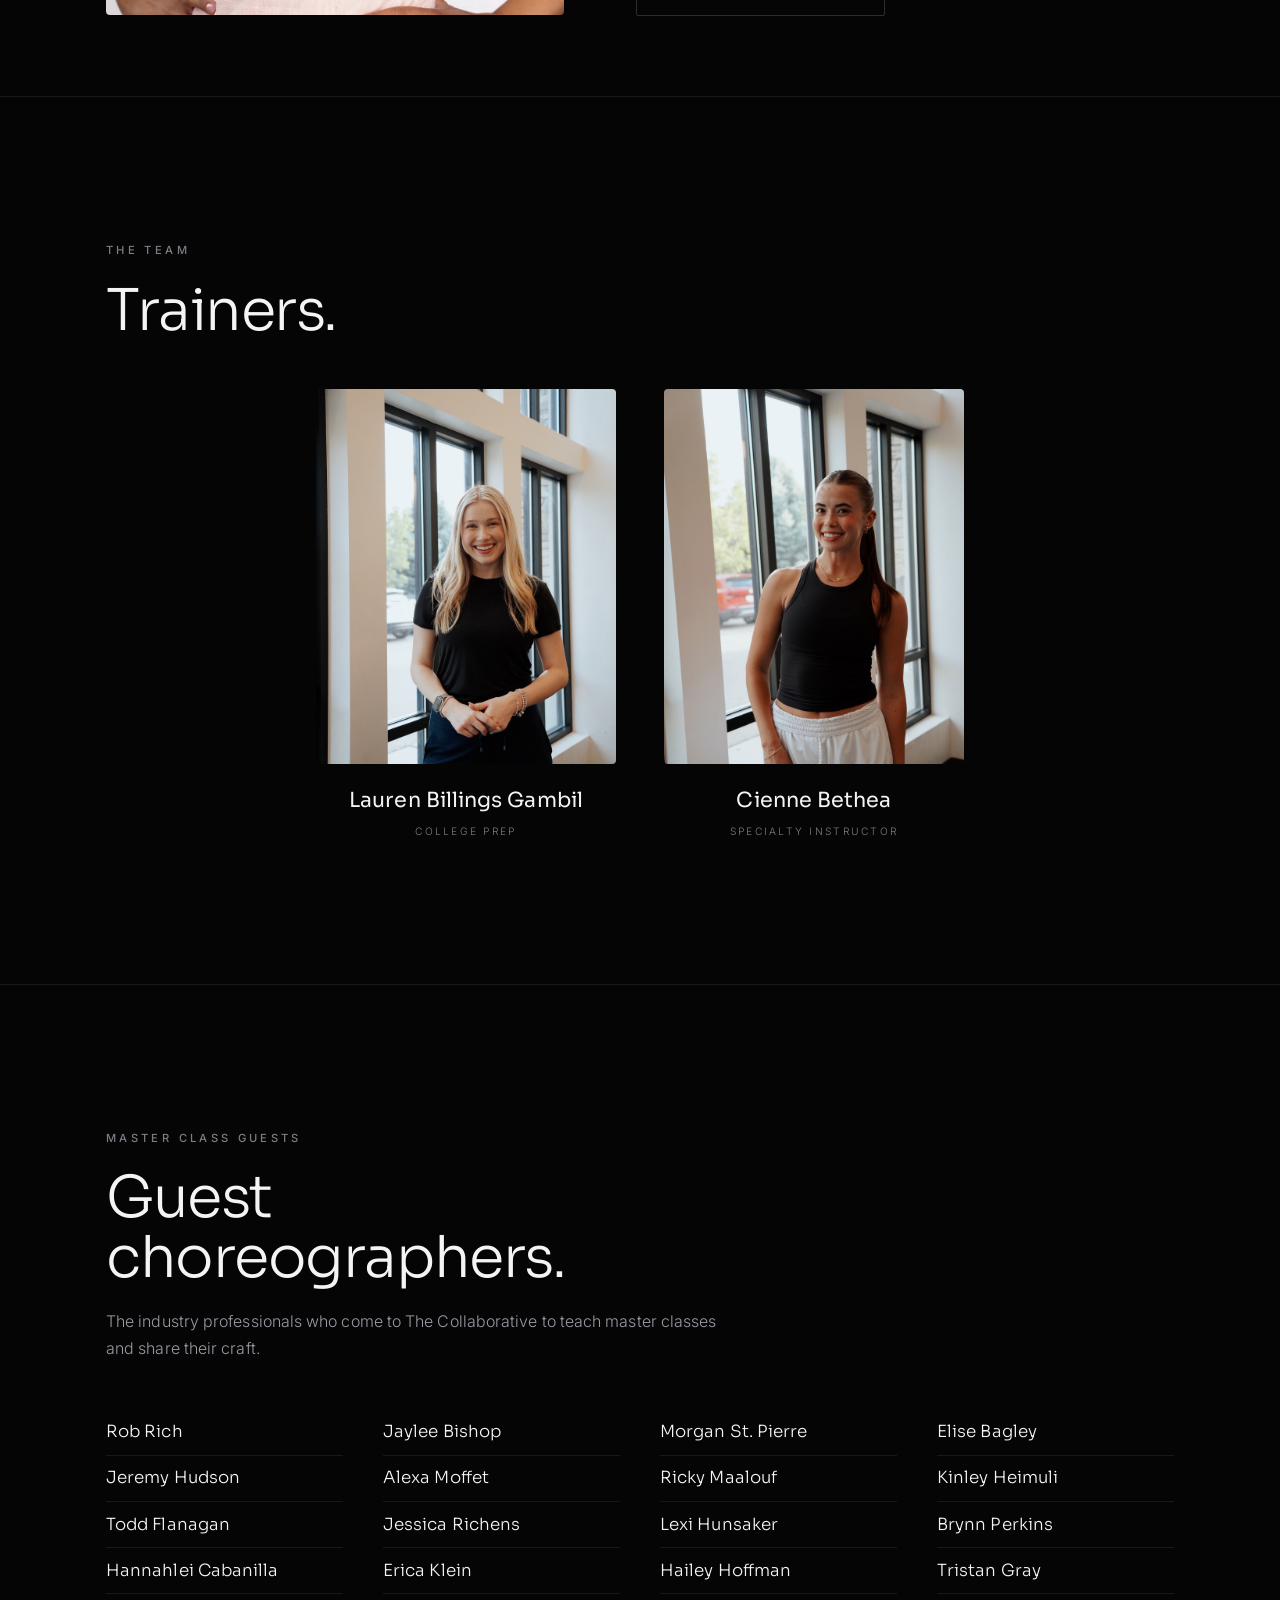
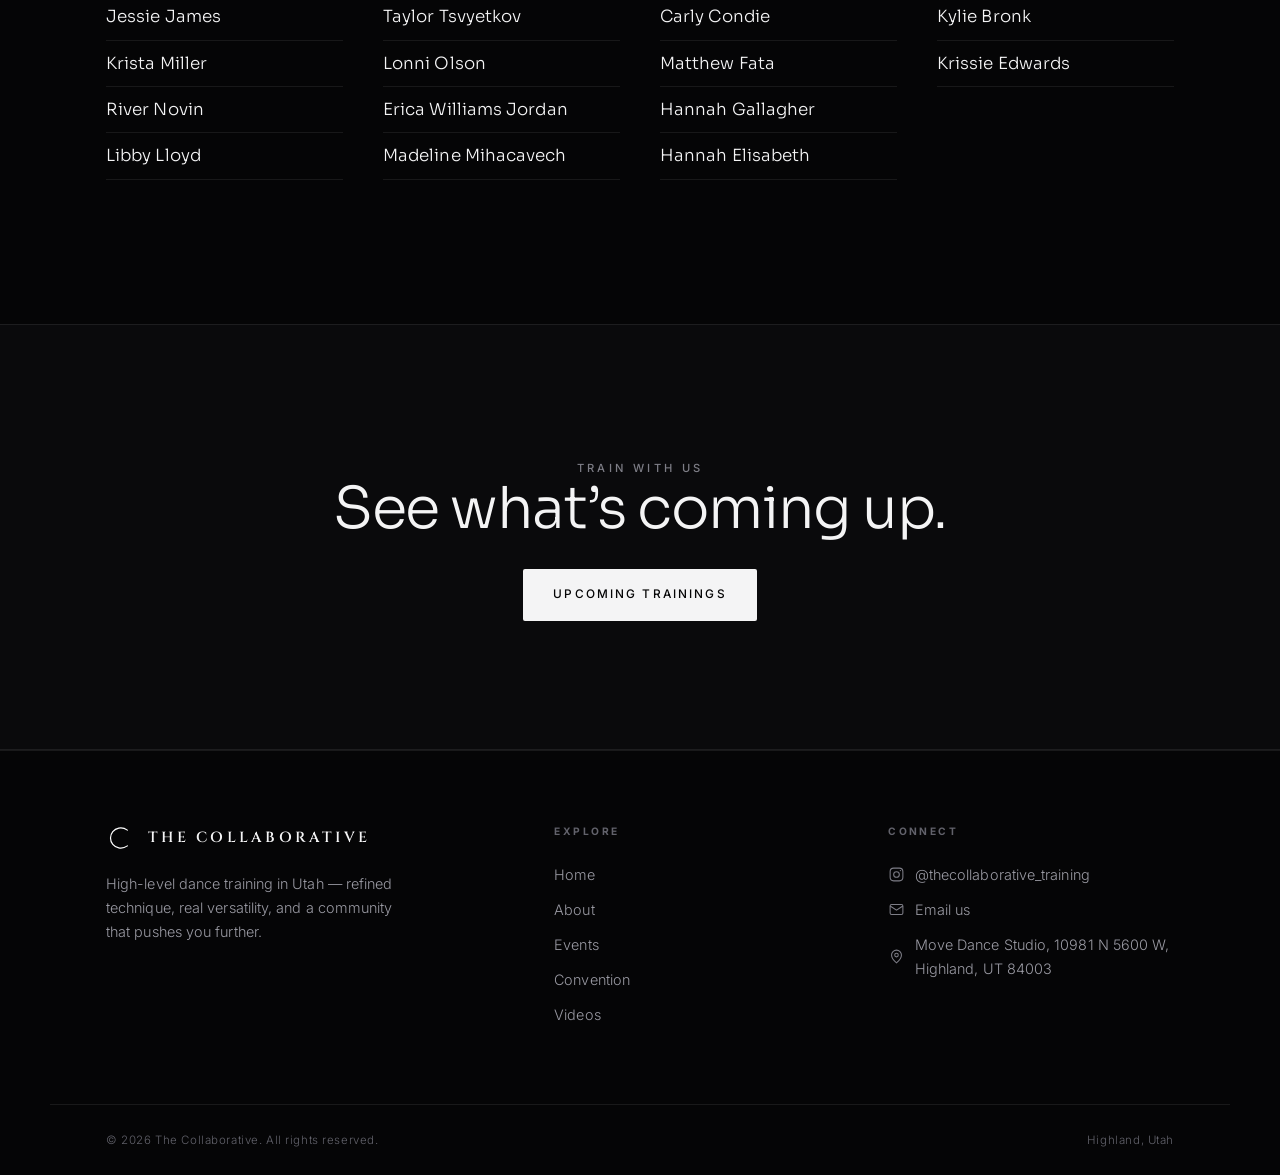
==== commit 8d467de1: "Update about.html" ====
--- a/about.html
+++ b/about.html
@@ -79,18 +79,6 @@
           <p class="role">Specialty Instructor</p>
         </article>
         
-        <article class="member member--center reveal">
-          <div class="member__photo">
-            <div class="placeholder">
-              <svg viewBox="0 0 24 24" fill="none" stroke="currentColor" stroke-width="1.5"><circle cx="12" cy="8" r="4"/><path d="M4 21c0-4 4-6 8-6s8 2 8 6"/></svg>
-              <span>Instructor photo</span>
-            </div>
-          </div>
-          <h3>Gabby Andiarena</h3>
-          <p class="role">Creative Director</p>
-          <a href="https://www.instagram.com/gabzandi/" target="_blank" rel="noopener"
-             style="color:var(--muted);font-size:0.82rem;letter-spacing:0.04em;margin-top:0.5rem;display:inline-block">@gabzandi</a>
-        </article>
       </div>
     </div>
   </section>
